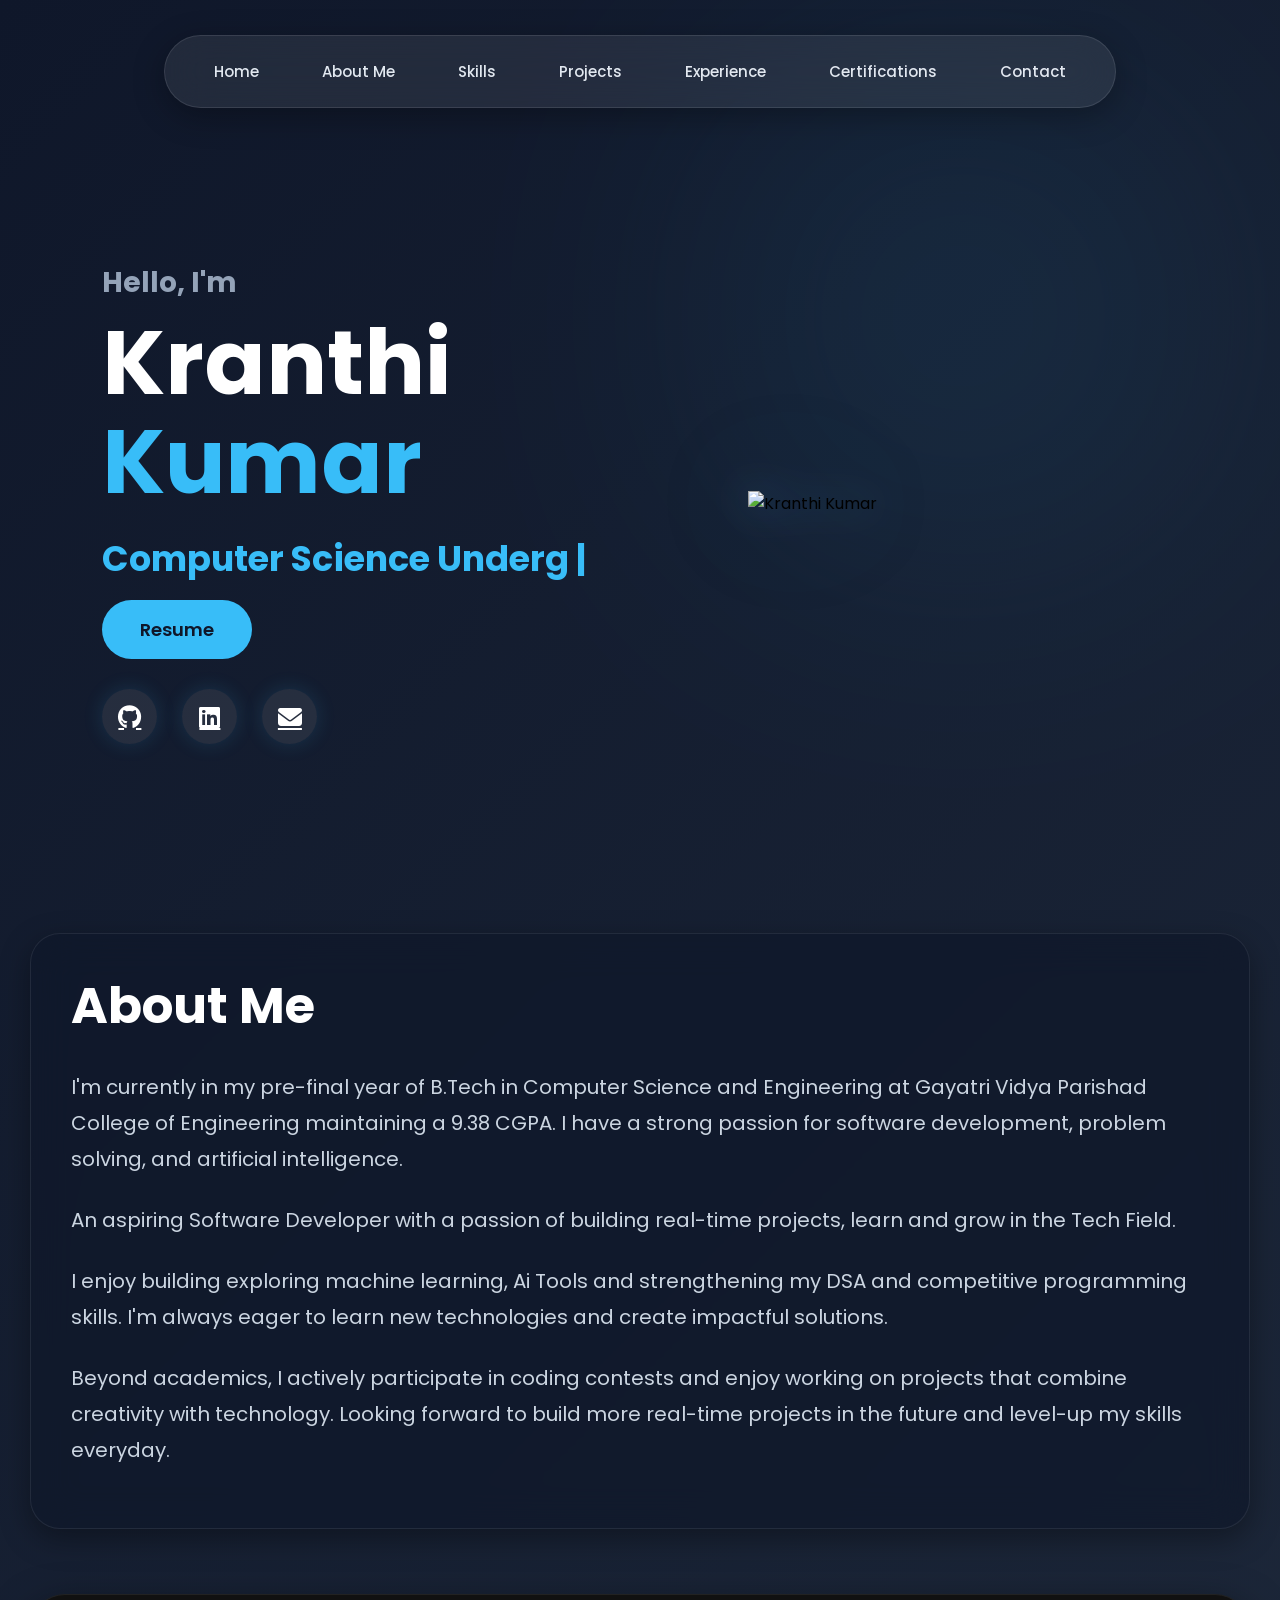
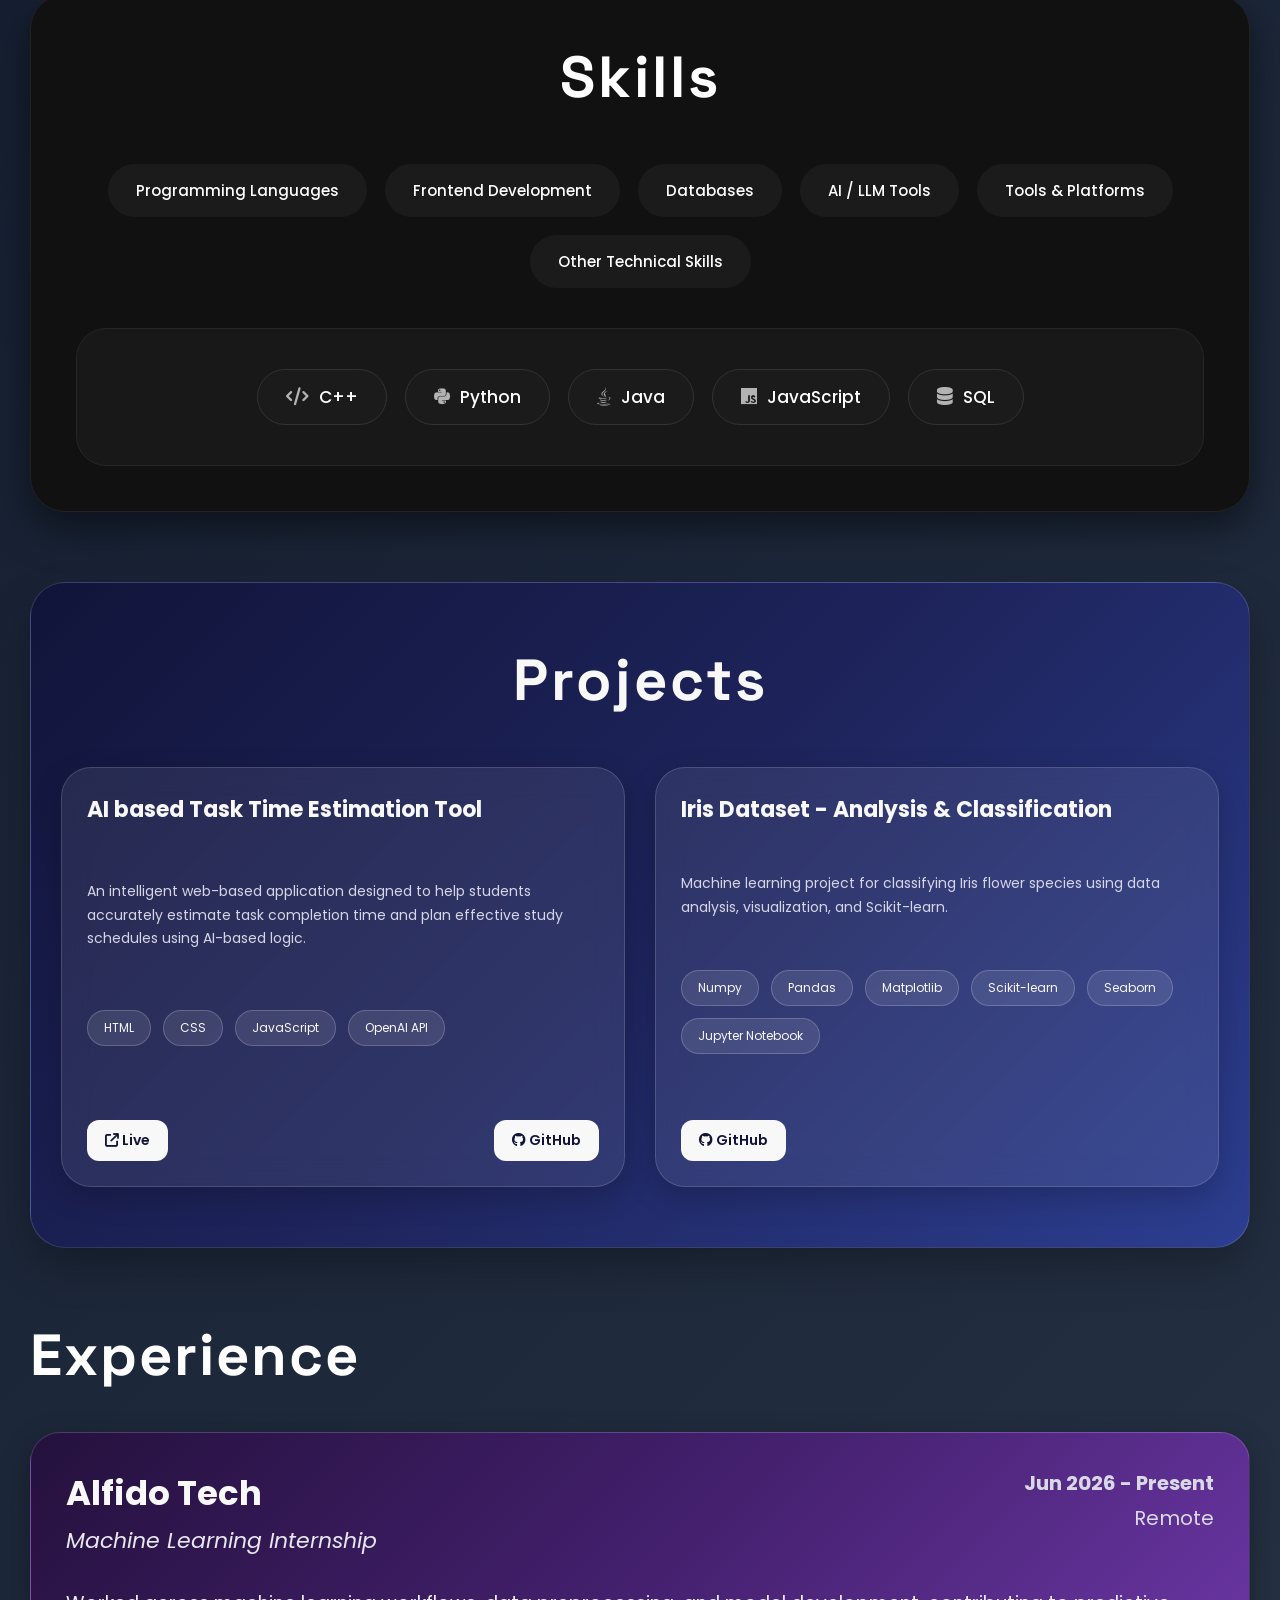
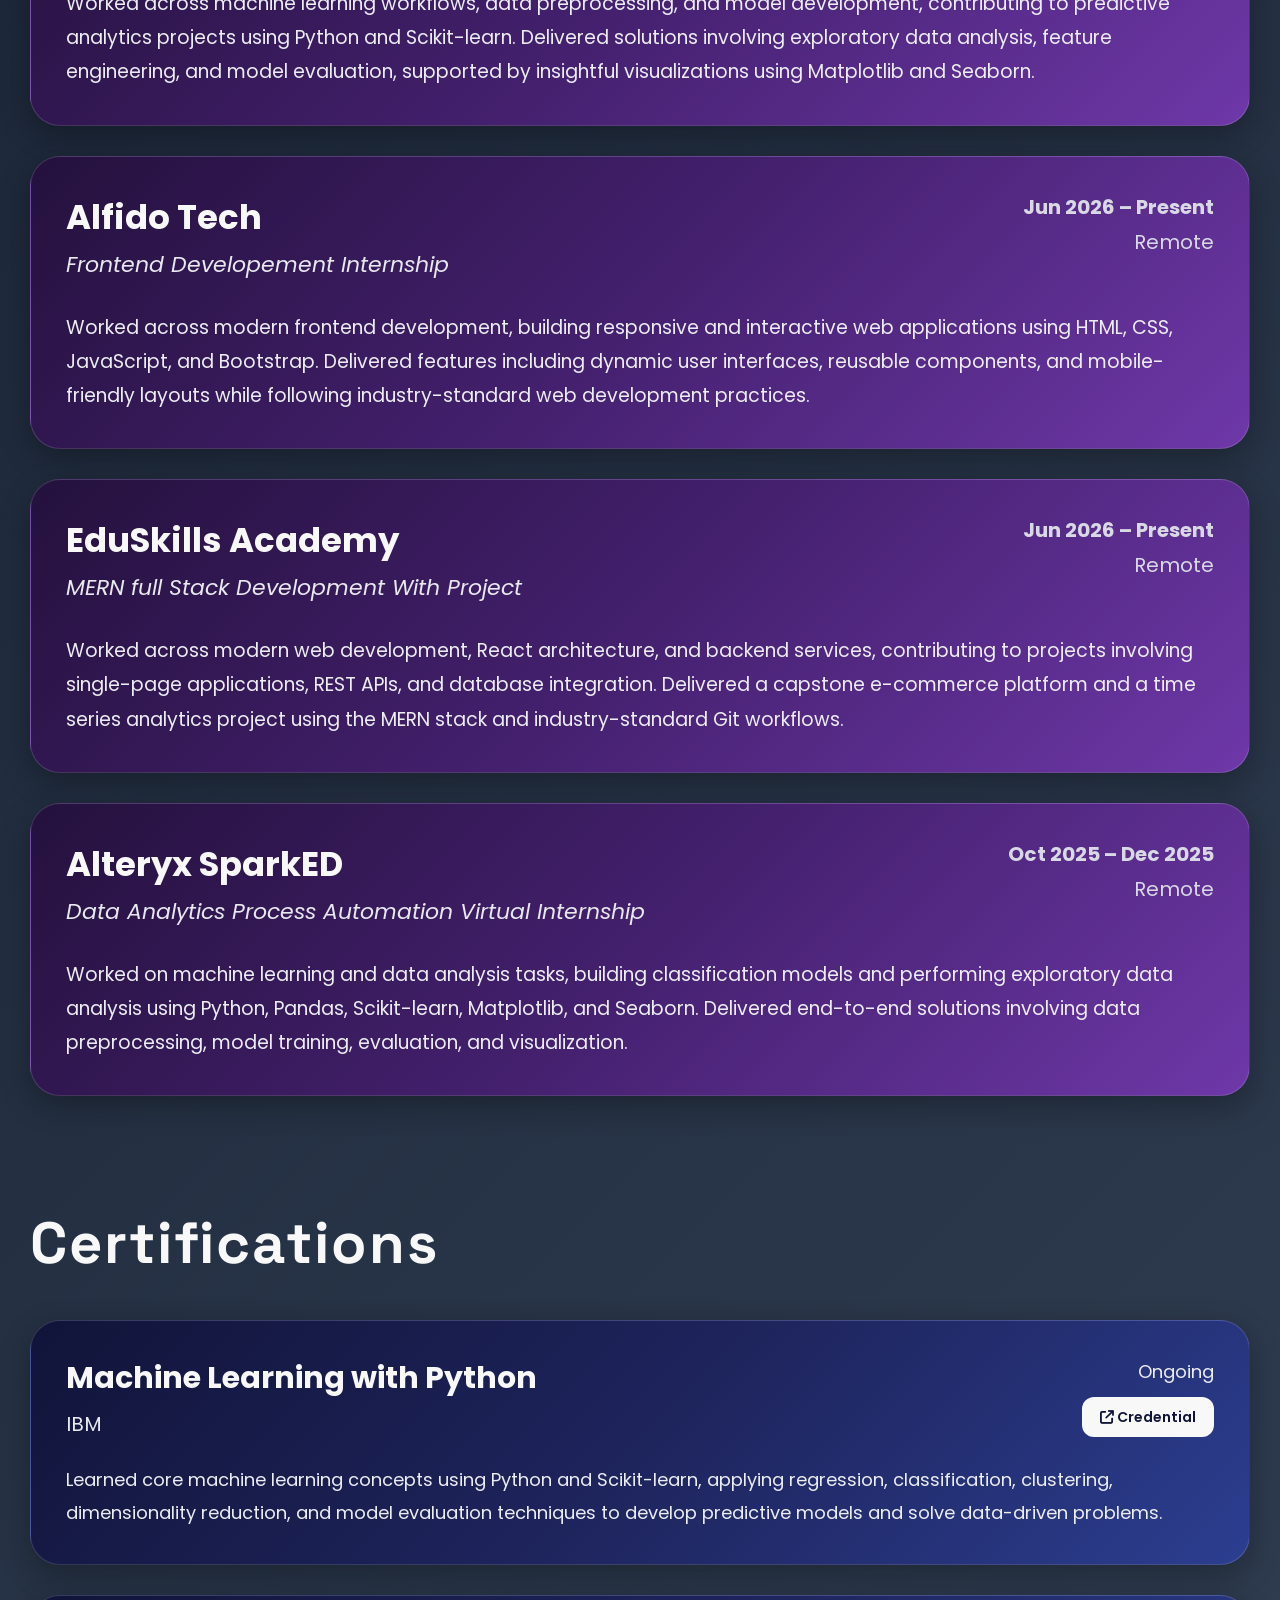
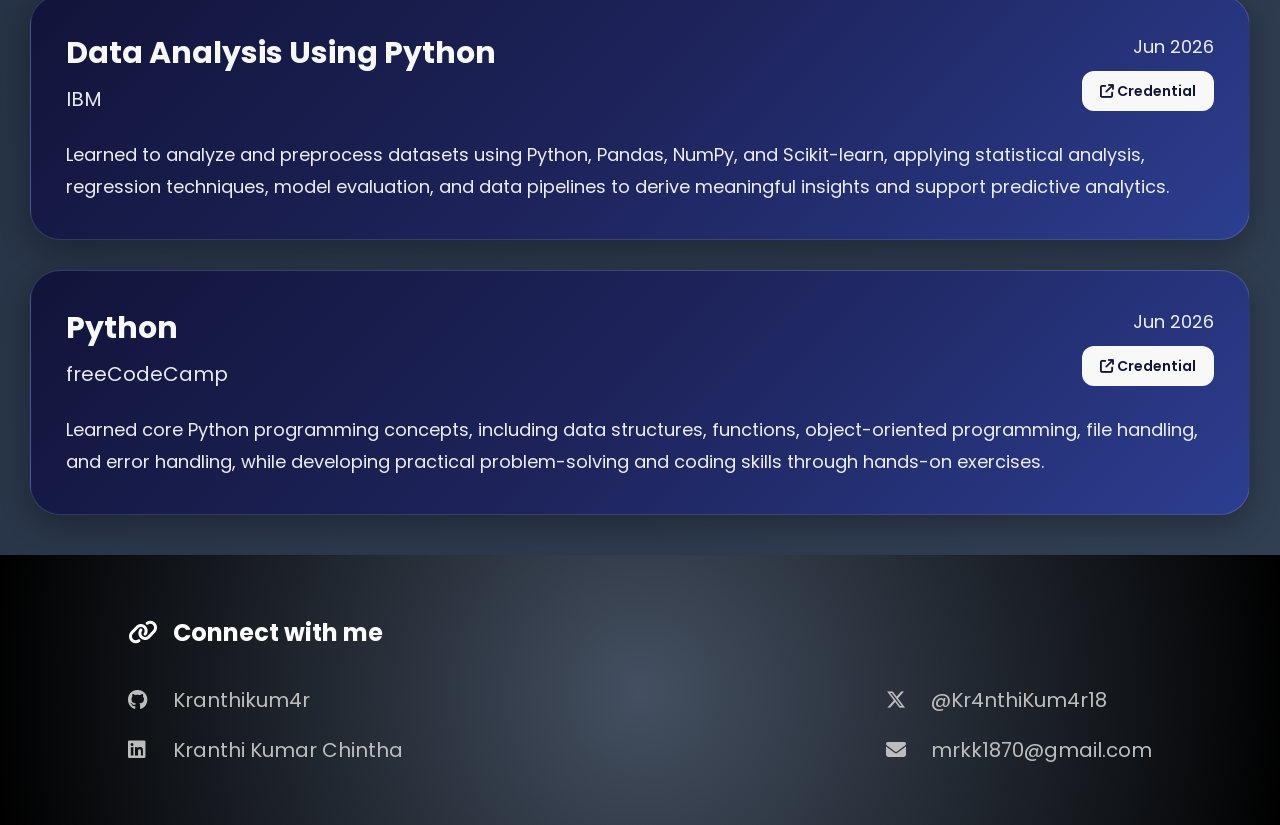
==== index.html @ f6d16fbc "Add files via upload" ====
<!DOCTYPE html>
<html lang="en">
<head>
    <meta charset="UTF-8">
    <meta name="viewport" content="width=device-width, initial-scale=1.0">
    <title>Kranthi Kumar | Portfolio</title>
    <link rel="icon" type="image/png" href="images/icon.jpg">

    <link rel="stylesheet" href="style.css">

    <!-- Google Font -->
    <link rel="preconnect" href="https://fonts.googleapis.com">
    <link rel="preconnect" href="https://fonts.gstatic.com" crossorigin>

    <link href="https://fonts.googleapis.com/css2?family=Poppins:wght@300;400;500;600;700;800&display=swap" rel="stylesheet">
    <link rel="stylesheet" href="https://cdnjs.cloudflare.com/ajax/libs/font-awesome/6.5.1/css/all.min.css">
    <link href="https://fonts.googleapis.com/css2?family=Space+Grotesk:wght@400;500;700&display=swap" rel="stylesheet">
</head>
<body>
    
    <!-- Navbar -->
    <header>
        <nav>
            <a href="#home" class="top-options">Home</a>
            <a href="#about" class="top-options">About Me</a>
            <a href="#skills" class="top-options">Skills</a>
            <a href="#projects" class="top-options">Projects</a>
            <a href="#experience" class="top-options">Experience</a>
            <a href="#certifications" class="top-options">Certifications</a>
            <a href="#contact" class="top-options">Contact</a>
        </nav>
    </header>
    
    
    <!-- Hero Section -->
    <section class="hero" id="home">
        
        <!-- Left Side -->
        <div class="hero-content">
            
            <h3>Hello, I'm</h3>
            
            <h1>
                Kranthi <span>Kumar</span>
            </h1>
            
            <!-- <h2>
                Full Stack Developer
            </h2> -->
            
            <h2>
                <span id="changing-text"></span>
                <span class="cursor">|</span>
            </h2>
            <a href="" target="_blank">
                <button class="btn">Resume</button>
            </a>
            
            <div class="social-icons">
                <a href="https://github.com/Kranthikum4r" target="_blank">
                    <i class="fa-brands fa-github"></i>
                </a>
                
                <a href="https://www.linkedin.com/in/kranthi-kumar-chintha-b00b12322/" target="_blank">
                    <i class="fa-brands fa-linkedin"></i>
                </a>
                
                <a href="mailto:mrkk1870@gmail.com">
                    <i class="fa-solid fa-envelope"></i>
                </a>
            </div>
            
        </div>
        
        <!-- Right Side -->
        <div class="hero-image">
    
            <img src="images/me.png" alt="Kranthi Kumar">
    
        </div>
        <!-- changes made: .hero-image, .hero-image img, added ul in about card, div to paras, .about-card added display:flex -->
        
    </section>
    
    <!-- About Section -->
    
    <section class="about" id="about">
        
        <div class="about-card">
            <!-- <ul type="none">
                <li><h1>&nbsp;&nbsp;&nbsp; About Me</h1></li>
                <li>
                    <div class="hero-image">
                
                        <img src="images/me.png" alt="Kranthi Kumar">
                
                    </div>
                </li>
            </ul> -->
            
            <h1>About Me</h1>
            <!-- <div class="hero-image">
                
                <img src="images/me.png" alt="Kranthi Kumar">
                
            </div> -->
            <p>
                I'm currently in my pre-final year of B.Tech in Computer Science and Engineering 
                at Gayatri Vidya Parishad College of Engineering maintaining a 9.38 CGPA.
                I have a strong passion for software development, problem solving,
                and artificial intelligence.
            </p>
            
            <p>
                An aspiring Software Developer with a passion of building real-time projects, learn and 
                grow in the Tech Field.
            </p>
            
            <p>
                I enjoy building exploring machine learning, Ai Tools
                and strengthening my DSA and competitive programming skills.
                I'm always eager to learn new technologies and create impactful solutions.
            </p>
        
            <p>
                Beyond academics, I actively participate in coding contests and enjoy
                working on projects that combine creativity with technology.
                Looking forward to build more real-time projects in the future and 
                level-up my skills everyday.
            </p>
            
        </div>

    </section>
    
    
    <!-- Skills Section -->
    
    <section class="skills-section" id="skills">

        <div class="skills-card">

            <h1>Skills</h1>
            
            <div class="skill-categories">
                
                <button class="category"
                onclick="showSkills('languages', this)">
                    Programming Languages
                </button>
                
                <button class="category"
                        onclick="showSkills('frontend', this)">
                        Frontend Development
                </button>
    
                <!-- <button class="category"
                        onclick="showSkills('backend', this)">
                        Backend Development
                </button> -->
                
                <button class="category"
                onclick="showSkills('database', this)">
                    Databases
                </button>
                
                <button class="category"
                        onclick="showSkills('ai', this)">
                    AI / LLM Tools
                </button>

                <!-- <button class="category"
                        onclick="showSkills('cloud', this)">
                    Cloud & DevOps
                </button> -->

                <button class="category"
                        onclick="showSkills('tools', this)">
                    Tools & Platforms
                </button>

                <button class="category"
                        onclick="showSkills('other', this)">
                    Other Technical Skills
                </button>
    
            </div>
    
            <div class="skills-display">
                
                <div class="skills-group" id="languages">
                    <span><i class="fa-solid fa-code"></i> C++</span>
                    <span><i class="fa-brands fa-python"></i> Python</span>
                    <span><i class="fa-brands fa-java"></i> Java</span>
                    <span><i class="fa-brands fa-js"></i> JavaScript</span>
                    <span><i class="fa-solid fa-database"></i> SQL</span>
                </div>
    
                <div class="skills-group hidden" id="frontend">
                    <span><i class="fa-brands fa-html5"></i> HTML</span>
                    <span><i class="fa-brands fa-css3-alt"></i> CSS</span>
                    <span><i class="fa-brands fa-js"></i> JavaScript</span>
                    <!-- <span><i class="fa-solid fa-wind"></i> Tailwind CSS</span> -->
                    <!-- <span>Tailwind CSS</span> -->
                </div>
                
                <div class="skills-group hidden" id="backend">
                    <span><i class="fa-brands fa-node-js"></i> Node.js</span>
                    <span><i class="fa-brands fa-react"></i> React.js</span>
                </div>

                <div class="skills-group hidden" id="database">
                    <span><i class="fa-solid fa-database"></i> MySQL</span>
                    <!-- <span><i class="fa-solid fa-server"></i> PostgreSQL</span> -->
                </div>

                <div class="skills-group hidden" id="ai">
                    <span><i class="fa-solid fa-robot"></i> OpenAI API</span>
                    <span><i class="fa-solid fa-brain"></i> Google Gemini API</span>
                    <span><i class="fa-solid fa-lightbulb"></i> Prompt Engineering</span>
                </div>

                <div class="skills-group hidden" id="cloud">
                    <span><i class="fa-brands fa-github"></i> GitHub Actions</span>
                </div>

                <div class="skills-group hidden" id="tools">
                    <span><i class="fa-brands fa-git-alt"></i> Git</span>
                    <span><i class="fa-brands fa-github"></i> GitHub</span>
                    <span><i class="fa-solid fa-code"></i> VS Code</span>
                    <span><i class="fa-solid fa-palette"></i> Canva</span>
                    <span><i class="fa-brands fa-python"></i> Jupyter Notebook</span>
                    <!-- <span><i class="fa-brands fa-figma"></i> Figma</span> -->
                </div>

                <div class="skills-group hidden" id="other">
                    <span><i class="fa-solid fa-puzzle-piece"></i> DSA</span>
                </div>
                
            </div>
            
        </div>
        
    </section>
    

    <!-- Projects Section -->
    <section class="projects-section" id="projects">

        <h1>Projects</h1>

        <div class="projects-container">

            <!-- Project Card -->
            <div class="project-card">

                <h2>AI based Task Time Estimation Tool</h2>

                <p>
                    An intelligent web-based application designed to help students accurately estimate task completion time and plan effective study schedules using AI-based logic.
                </p>

                <div class="project-tech">
                    <span>HTML</span>
                    <span>CSS</span>
                    <span>JavaScript</span>
                    <span>OpenAI API</span>
                </div>

                <div class="project-links">

                    <a href="https://kranthikum4r.github.io/AI-based-Task-Time-Estimation-Tool/" target="_blank">
                        <i class="fa-solid fa-arrow-up-right-from-square"></i>
                        Live
                    </a>

                    <a href="https://github.com/Kranthikum4r/AI-based-Task-Time-Estimation-Tool" target="_blank">
                        <i class="fa-brands fa-github"></i>
                        GitHub
                    </a>

                </div>

            </div>


            <div class="project-card">

                <h2>Iris Dataset - Analysis & Classification</h2>

                <p>
                    Machine learning project for classifying Iris flower species using data analysis, visualization, and Scikit-learn.
                </p>

                <div class="project-tech">
                    <span>Numpy</span>
                    <span>Pandas</span>
                    <span>Matplotlib</span>
                    <span>Scikit-learn</span>
                    <span>Seaborn</span>
                    <span>Jupyter Notebook</span>
                </div>

                <div class="project-links">

                    <!-- <a href="#" target="_blank">
                        <i class="fa-solid fa-arrow-up-right-from-square"></i>
                        Live
                    </a> -->

                    <a href="https://github.com/Kranthikum4r/Iris-dataset-analysis---classification" target="_blank">
                        <i class="fa-brands fa-github"></i>
                        GitHub
                    </a>

                </div>

            </div>

    </section>
    


    <!-- EXPERIENCE Section -->
    <section class="experience-section" id="experience">
        
        <h1>Experience</h1>
        
        <!-- card 1 -->
        <div class="experience-card">
            
            <div class="experience-header">

                <div class="experience-left">
                    <h2>Alfido Tech</h2>
                    <h3>Machine Learning Internship</h3>
                </div>

                <div class="experience-right">
                    <h3>Jun 2026 - Present</h3>
                    <p>Remote</p>
                </div>

            </div>

            <p class="experience-description">
                Worked across machine learning workflows, data preprocessing, and model development, contributing to predictive analytics projects using Python and Scikit-learn. Delivered solutions involving exploratory data analysis, feature engineering, and model evaluation, supported by insightful visualizations using Matplotlib and Seaborn.
            </p>

        </div>

        <!-- card 2 -->
        <div class="experience-card">
            
            <div class="experience-header">

                <div class="experience-left">
                    <h2>Alfido Tech</h2>
                    <h3>Frontend Developement Internship</h3>
                </div>

                <div class="experience-right">
                    <h3>Jun 2026 – Present</h3>
                    <p>Remote</p>
                </div>

            </div>

            <p class="experience-description">
                Worked across modern frontend development, building responsive and interactive web applications using HTML, CSS, JavaScript, and Bootstrap. Delivered features including dynamic user interfaces, reusable components, and mobile-friendly layouts while following industry-standard web development practices.
            </p>

        </div>


        <!-- card 3 -->
        <div class="experience-card">

            <div class="experience-header">

                <div class="experience-left">
                    <h2>EduSkills Academy</h2>
                    <h3>MERN full Stack Development With Project</h3>
                </div>

                <div class="experience-right">
                    <h3>Jun 2026 – Present</h3>
                    <p>Remote</p>
                </div>

            </div>

            <p class="experience-description">
                Worked across modern web development, React architecture, and backend services, contributing to projects involving single-page applications, REST APIs, and database integration. Delivered a capstone e-commerce platform and a time series analytics project using the MERN stack and industry-standard Git workflows.
            </p>
            
        </div>
        
        <!-- card 4 -->
        <div class="experience-card">
            
            <div class="experience-header">
                
                <div class="experience-left">
                    <h2>Alteryx SparkED</h2>
                    <h3>Data Analytics Process Automation Virtual Internship</h3>
                </div>

                <div class="experience-right">
                    <h3>Oct 2025 – Dec 2025</h3>
                    <p>Remote</p>
                </div>

            </div>

            <p class="experience-description">
                Worked on machine learning and data analysis tasks, building classification models and performing exploratory data analysis using Python, Pandas, Scikit-learn, Matplotlib, and Seaborn. Delivered end-to-end solutions involving data preprocessing, model training, evaluation, and visualization.
            </p>

        </div>
        

    </section>



    <!--------- Certifications Section --------->
    <section class="certifications-section" id="certifications">
        
        <h1>Certifications</h1>

        <div class="certifications-container">
            
            <!-- Card 1 -->
            <div class="certificate-card">
                
                <div class="certificate-top">
    
                    <div class="certificate-left">
                        <h2>Machine Learning with Python</h2>
                        <h3>IBM</h3>
                    </div>
    
                    <div class="certificate-right">
                        <p>Ongoing</p>
                        
                        <a href="https://www.credly.com/badges/d56d4fc5-4f73-483c-a37a-caabca888f08/linked_in_profile" target="_blank">
                            <i class="fa-solid fa-arrow-up-right-from-square"></i>
                            Credential
                        </a>
                    </div>
    
                </div>
    
                <p>
                    Learned core machine learning concepts using Python and Scikit-learn, applying regression, classification, clustering, dimensionality reduction, and model evaluation techniques to develop predictive models and solve data-driven problems.
                </p>

            </div>
            
            
            
            <!-- Card 2 -->
            <div class="certificate-card">

                <div class="certificate-top">

                    <div class="certificate-left">
                        <h2>Data Analysis Using Python</h2>
                        <h3>IBM</h3>
                    </div>
                    
                    <div class="certificate-right">
                        <p>Jun 2026</p>

                        <a href="https://www.credly.com/badges/d56d4fc5-4f73-483c-a37a-caabca888f08/linked_in_profile" target="_blank">
                            <i class="fa-solid fa-arrow-up-right-from-square"></i>
                            Credential
                        </a>
                    </div>

                </div>

                <p>
                    Learned to analyze and preprocess datasets using Python, Pandas, NumPy, and Scikit-learn, applying statistical analysis, regression techniques, model evaluation, and data pipelines to derive meaningful insights and support predictive analytics.
                </p>
                
            </div>
            
            
            <!-- Card 3 -->
            <div class="certificate-card">

                <div class="certificate-top">

                    <div class="certificate-left">
                        <h2>Python</h2>
                        <h3>freeCodeCamp</h3>
                    </div>
                    
                    <div class="certificate-right">
                        <p>Jun 2026</p>
                        
                        <a href="https://www.freecodecamp.org/certification/fcc-a72cf477-64b5-4d15-adff-33b02c7f9df4/python-v9" target="_blank">
                            <i class="fa-solid fa-arrow-up-right-from-square"></i>
                            Credential
                        </a>
                    </div>
                    
                </div>
                
                <p>
                    Learned core Python programming concepts, including data structures, functions, object-oriented programming, file handling, and error handling, while developing practical problem-solving and coding skills through hands-on exercises.
                </p>
                
            </div>
            
        </div>

    </section>


    <!-- Contact Section -->
    
    <footer id="contact">
        <div class="footer-container">
            
            <div class="footer-left">

                <h2>
                    <i class="fa-solid fa-link"></i>
                    Connect with me
                </h2>

                <a href="https://github.com/Kranthikum4r" target="_blank">
                    <i class="fa-brands fa-github"></i>
                    Kranthikum4r
                </a>
            
                <!-- <a href="https://yourblog.com">
                    <i class="fa-solid fa-link"></i>
                    Blog
                </a> -->
                
                <a href="https://www.linkedin.com/in/kranthi-kumar-chintha-b00b12322/" target="_blank">
                    <i class="fa-brands fa-linkedin"></i>
                    Kranthi Kumar Chintha
                </a>
                
            </div>
            
            <div class="footer-right">
                <br/>
                <br/>

                <a href="https://x.com/Kr4nthiKum4r18/" target="_blank">
                    <i class="fa-brands fa-x-twitter"></i>
                    @Kr4nthiKum4r18
                </a>

                <a href="mailto:mrkk1870@gmail.com">
                    <i class="fa-solid fa-envelope"></i>
                    mrkk1870@gmail.com
                </a>

            </div>

        </div>
    </footer>
    <script src="script.js"></script>
</body>
</html>
---- style.css ----
html{
    scroll-behavior:smooth;
}

*{
    margin:0;
    padding:0;
    box-sizing:border-box;
    font-family:'Poppins',sans-serif;
}

body{
    min-height:100vh;

    background:linear-gradient(
        135deg,
        #0f172a,
        #1e293b,
        #334155
    );
    overflow-x: hidden;
    /* overflow-y: hidden; */
    
}


/* NAVBAR */

header{
    position: sticky;
    top: 10px;
    z-index: 1;
    display:flex;
    justify-content:center;

    padding-top:25px;
}

section,
footer{
    scroll-margin-top: 100px;
}

nav{
    display:flex;
    gap:15px;

    padding:12px 25px;

    background:rgba(255,255,255,.08);

    border:1px solid rgba(255,255,255,.1);

    backdrop-filter:blur(20px);

    border-radius:50px;

    box-shadow:
    0 8px 32px rgba(0,0,0,.3);
}

.top-options{
    text-decoration:none;

    color:#e2e8f0;

    padding:12px 24px;

    border-radius:30px;

    font-size:15px;
    font-weight:500;

    transition:.4s;
}

.top-options:hover{

    background:#38bdf8;

    color:#0f172a;

    transform:translateY(-3px);

    box-shadow:
    0 5px 20px rgba(56,189,248,.5);
}



/* HERO SECTION */

.hero{
    scroll-margin-top: 100px;

    height:90vh;

    display:flex;

    justify-content:space-between;

    align-items:center;

    padding:0 8%;
}



/* LEFT SIDE */

.hero-content{

    width:50%;

    color:white;
}

.hero-content h3{

    color:#94a3b8;

    font-size:28px;

    margin-bottom:10px;
}

.hero-content h1{

    font-size:90px;

    line-height:1.1;

    margin-bottom:15px;
}

.hero-content span{

    color:#38bdf8;
}

.hero-content h2{
    color:#38bdf8;
    font-size:45px;
    margin-bottom:15px;
}
.hero-content h2{
    color:#38bdf8;
    font-size:35px;
    margin-top:20px;
    min-height:50px;
}

.cursor{
    color:#38bdf8;
    animation: blink 0.8s infinite;
}

@keyframes blink{
    50%{
        opacity:0;
    }
}

.hero-content p{
    color:#cbd5e1;
    font-size:20px;
    line-height:1.8;
}

/* BUTTON */

.btn{

    border:none;

    outline:none;

    padding:16px 38px;

    border-radius:40px;

    background:#38bdf8;

    color:#0f172a;

    font-size:18px;

    font-weight:600;

    cursor:pointer;

    transition:.4s;
}

.btn:hover{

    transform:translateY(-5px);

    box-shadow:
    0 0 35px rgba(56,189,248,.6);
}

/* RIGHT SIDE */
.hero-image{
    width:40%;

    display:flex;
    justify-content:center;
    align-items:flex-end;

    position:relative;
}

.hero-image img{
    /* width:350px; */
    width:550px;
    /* 550 px */
    height:auto;
    
    object-fit:contain;

    filter:
        drop-shadow(0 0 20px rgba(56,189,248,.4))
        drop-shadow(0 0 60px rgba(56,189,248,.25));

    transition:0.5s ease;
}
.hero-image::before{
    content:"";

    position:absolute;

    width:400px;
    height:400px;

    background:#38bdf8;

    border-radius:50%;

    filter:blur(150px);

    opacity:0.15;

    z-index:-1;
}
.hero-image img:hover{
    transform:scale(1.03);
}
.hero-content h1{
    font-size:90px;
    line-height:1.1;
    margin-bottom:15px;
}

.hero-content span{
    color:#38bdf8;
}

/* ABOUT SECTION */

.about{
    display:flex;
    justify-content:center;
    align-items:center;
    /* padding:40px 8%; */
    
    /* padding:20px 8%; */
    padding:25px 30px;
}

.about-card{
    /* display: flex; */

    width:100%;

    padding:35px 40px;

    border-radius:30px;

    background:rgba(15,23,42,.7);

    border:1px solid rgba(255,255,255,.08);

    backdrop-filter:blur(20px);

    box-shadow:
    0 10px 30px rgba(0,0,0,.35);

    transition:.4s ease;

    color:white;
}

.about-card:hover{
    
    transform:translateY(-5px);
    
    box-shadow:
    0 15px 40px rgba(56,189,248,.15);
}

.about-card h1{

    font-size:50px;

    margin-bottom:25px;

    color:white;
}

.about-card p{

    font-size:20px;

    line-height:1.8;
    
    color:#cbd5e1;

    margin-bottom:25px;
}


/* SKILLS SECTION */

.skills-section{
    padding:40px 30px;
    scroll-margin-top:100px;
}

.skills-card{
    
    width:100%;
    
    padding:45px;
    
    border-radius:35px;

    background:#111111;
    
    border:1px solid #222;
    
    box-shadow:
    0 15px 40px rgba(0,0,0,.5);

    transition:.4s;
}

.skills-card:hover{
    
    transform:translateY(-5px);
    
    box-shadow:
    0 15px 40px rgba(191,148,228,.25);
}

.skills-card h1{

    font-size:50px;
    
    color:white;

    margin-bottom:35px;
}

.skill-categories{
    
    display:flex;

    justify-content:center;
    
    flex-wrap:wrap;
    
    gap:18px;
    
    margin-bottom:40px;
}

.category{
    
    padding:13px 26px;
    
    border-radius:35px;

    border:2px solid transparent;
    
    background:#1b1b1b;
    
    color:white;
    
    font-size:15px;
    
    font-weight:500;
    
    cursor:pointer;
    
    transition:.3s ease;
}


.category.active{
    
    background:#2b2b2b;
    
    border:2px solid #5a5a5a;

    color:white;
}


.category:hover,
.category.active{
    
    background:rgba(205,180,219,.12);
    
    border:2px solid #9d7bb0;

    color:#ffffff;
    
    box-shadow:none;
    
    transform:translateY(-2px);
}

.category:hover{

    background:#242424;
    
    border:2px solid #444;

    transform:translateY(-2px);

    box-shadow:none;
}

.category.active{
    background:#2b223d;
    border:2px solid #b28ad1;
    color:#fff;
}

.skills-display{
    
    padding:40px;

    border-radius:30px;

    background:#181818;
    
    border:1px solid #262626;
    
    min-height:130px;

    display:flex;

    justify-content:center;

    align-items:center;
}

.skills-group{
    
    display:flex;
    
    justify-content:center;
    
    flex-wrap:wrap;
    
    gap:18px;
}

.skills-group span{
    display: flex;
    align-items: center;
    gap: 10px;

    padding: 14px 28px;
    border-radius: 50px;

    background: #1b1b1b;
    border: 1px solid #333;

    color: white;

    font-size: 17px;
    font-weight: 500;
    
    transition: .3s;
}

.skills-group span i{
    color: #b3b3b3;
    font-size: 18px;
}

.skills-group span:hover i{
    color: white;
}

.hidden{
    display:none;
}

.skills-group span:hover{
    
    background:#303030;
    
    border:1px solid #5c5c5c;

    transform:translateY(-3px);
    
    color:white;
}

.skills-card h1{
    
    text-align:center;
    
    font-size:58px;

    font-family:'Space Grotesk', sans-serif;
    
    letter-spacing:3px;
    
    color:white;
    
    margin-bottom:50px;
    
    font-weight:700;
}

/* PROJECTS SECTION */

.projects-section{
    margin:30px;
    padding:60px 30px;

    border-radius:35px;

    background:linear-gradient(
        135deg,
        #111439 0%,
        #1E245C 50%,
        #2C3E90 100%
    );

    border:1px solid rgba(248,248,249,.15);

    box-shadow:
        0 20px 40px rgba(0,0,0,.25);
}

.projects-section h1{
    text-align:center;
    font-size:58px;
    font-family:'Space Grotesk',sans-serif;
    letter-spacing:3px;
    color:#F8F8F9;
    margin-bottom:50px;
}

.projects-container{
    display:grid;
    grid-template-columns:repeat(2,1fr);
    gap:30px;
}


.project-card{
    background:rgba(248,248,249,.08);

    border:1px solid rgba(248,248,249,.15);

    backdrop-filter:blur(15px);

    border-radius:30px;

    min-height:420px;

    padding:25px;

    display:flex;
    flex-direction:column;
    justify-content:space-between;

    transition:.4s ease;

    box-shadow:
        0 10px 30px rgba(0,0,0,.2);
}

.project-card:hover{
    transform:translateY(-8px);

    background:rgba(248,248,249,.12);

    border-color:#F8F8F9;

    box-shadow:
        0 15px 40px rgba(17,20,57,.5);
}

.project-card h2{
    color:#F8F8F9;
    font-size:22px;
    margin-bottom:15px;
}


.project-card p{
    color:#d6d6e7;
    line-height:1.7;
    font-size:14px;
    margin-bottom:20px;
}
/*  */
.project-tech{

    display:flex;

    flex-wrap:wrap;

    gap:12px;

    margin-bottom:35px;
}

.project-tech span{
    padding:8px 16px;

    background:rgba(248,248,249,.1);

    border:1px solid rgba(248,248,249,.2);

    border-radius:50px;

    color:#F8F8F9;

    font-size:12px;

    transition:.3s;
}

.project-tech span:hover{
    background:#F8F8F9;
    color:#111439;
}

.project-links{

    display:flex;

    justify-content:space-between;
}

.project-links a{
    text-decoration:none;

    background:#F8F8F9;

    color:#111439;

    padding:10px 18px;

    border-radius:12px;

    font-size:14px;

    font-weight:600;

    transition:.3s;
}

.project-links a:hover{
    background:#dfe2ff;

    transform:translateY(-3px);
}




/* EXPERIENCE SECTION */

.experience-section{
    padding:40px 30px;
}

.experience-section h1{
    font-size:58px;
    color:white;
    font-family:'Space Grotesk',sans-serif;
    margin-bottom:40px;
    letter-spacing:2px;
}

.experience-card{
    margin-bottom:30px; 

    background:linear-gradient(
        135deg,
        #2A1247,
        #4B1D7A,
        #6B2FA6
    );
        background:linear-gradient(
        135deg,
        #24113D 0%,
        #44206E 50%,
        #6E38A8 100%
    );

    border:1px solid rgba(248,248,249,.15);

    border-radius:30px;

    padding:35px;

    color:#F8F8F9;

    transition:.4s ease;

    box-shadow:
        0 10px 30px rgba(0,0,0,.3);
}

.experience-card:hover{

    transform:translateY(-5px);

    box-shadow:
        0 15px 40px rgba(107,47,166,.4);
}

.experience-header{

    display:flex;

    justify-content:space-between;

    align-items:flex-start;

    margin-bottom:30px;
}

.experience-left h2{
    font-size:34px;
    color:#F8F8F9;
    margin-bottom:5px;
}

.experience-left h3{
    color:#E8E8EF;
    font-size:22px;
    font-style:italic;
    font-weight:400;
}

.experience-right{
    color:#F8F8F9;
    font-size:20px;
    text-align: right;
}

.experience-right h3{
    color:#D9D9E5;
    font-size:20px;
}

.experience-right p{
    color:#D9D9E5;
    margin-top:5px;
}

.experience-description{
    font-size:19px;
    color:#ECECF3;
    line-height:1.8;
}



/* CERTIFICATIONS SECTION */

.certifications-section{
    padding:40px 30px;
}

.certifications-section h1{
    font-size:58px;
    font-family:'Space Grotesk',sans-serif;
    letter-spacing:2px;
    color:#F8F8F9;
    margin-bottom:40px;
}

.certifications-container{
    display:flex;
    flex-direction:column;
    gap:30px;
}

/* Card */

.certificate-card{

    background:linear-gradient(
        135deg,
        #24113D 0%,
        #44206E 50%,
        #6E38A8 100%
    );
    background:linear-gradient(
        135deg,
        #111439 0%,
        #1E245C 50%,
        #2C3E90 100%
    );

    border:1px solid rgba(248,248,249,.15);

    border-radius:30px;

    padding:35px;

    color:#F8F8F9;

    transition:.4s ease;

    box-shadow:
        0 10px 30px rgba(0,0,0,.3);
    /* margin-bottom:25px; */
}

.certificate-card:hover{

    transform:translateY(-5px);

    box-shadow:
        0 15px 40px rgba(107,47,166,.4);
}

.certificate-top{

    display:flex;

    justify-content:space-between;

    align-items:flex-start;

    margin-bottom:25px;
}

.certificate-left h2{
    font-size:30px;
    margin-bottom:8px;
}

.certificate-left h3{
    font-size:20px;
    font-weight:400;
    color:#E8E8EF;
}

.certificate-right{
    text-align:right;
}

.certificate-right p{
    color:#D9D9E5;
    margin-bottom:15px;
}

/* Credential button */

.certificate-right a{

    text-decoration:none;

    background:#F8F8F9;

    color:#111439;

    padding:10px 18px;

    border-radius:12px;

    font-size:14px;

    font-weight:600;

    transition:.3s;
}

.certificate-right a:hover{

    background:#e5e5f0;

    transform:translateY(-3px);
}

.certificate-card p{

    font-size:18px;

    line-height:1.8;

    color:#ECECF3;
}




/* CONTACT SECTION */

.social-icons{
    display:flex;
    gap:25px;
    
    margin-top:30px;
}

.social-icons a{
    width:55px;
    height:55px;
    
    display:flex;
    justify-content:center;
    align-items:center;

    border-radius:50%;
    
    background:rgba(255,255,255,.08);
    
    color: white;

    font-size:24px;

    transition:.4s;

    box-shadow:
    0 0 20px rgba(56,189,248,.15);
}

.social-icons a:hover{

    transform:translateY(-5px);

    /* background:#38bdf8; */

    /* color:#0f172a; */

    box-shadow:
    0 0 30px rgba(56,189,248,.6);
}




















footer{
    min-height:250px;

    background:
    radial-gradient(
        circle,
        rgba(255,255,255,.1),
        #000
    );

    display:flex;
    justify-content:center;
    align-items:center;

    padding:60px 10%;
}

.footer-container{
    width:100%;

    display:flex;
    justify-content:space-between;

    color:#d1d5db;
}

.footer-left,
.footer-right{
    display:flex;
    flex-direction:column;
    gap:20px;
}

.footer-left h2{
    color:white;
    margin-bottom:15px;
}

.footer-left a,
.footer-right a{

    text-decoration:none;

    color:#bdbdbd;

    font-size:20px;

    transition:.3s;
}

.footer-left a:hover,
.footer-right a:hover{

    /* color:#38bdf8; */

    transform:translateX(10px);
}

.footer-left i,
.footer-right i{

    margin-right:15px;

    width:25px;
}
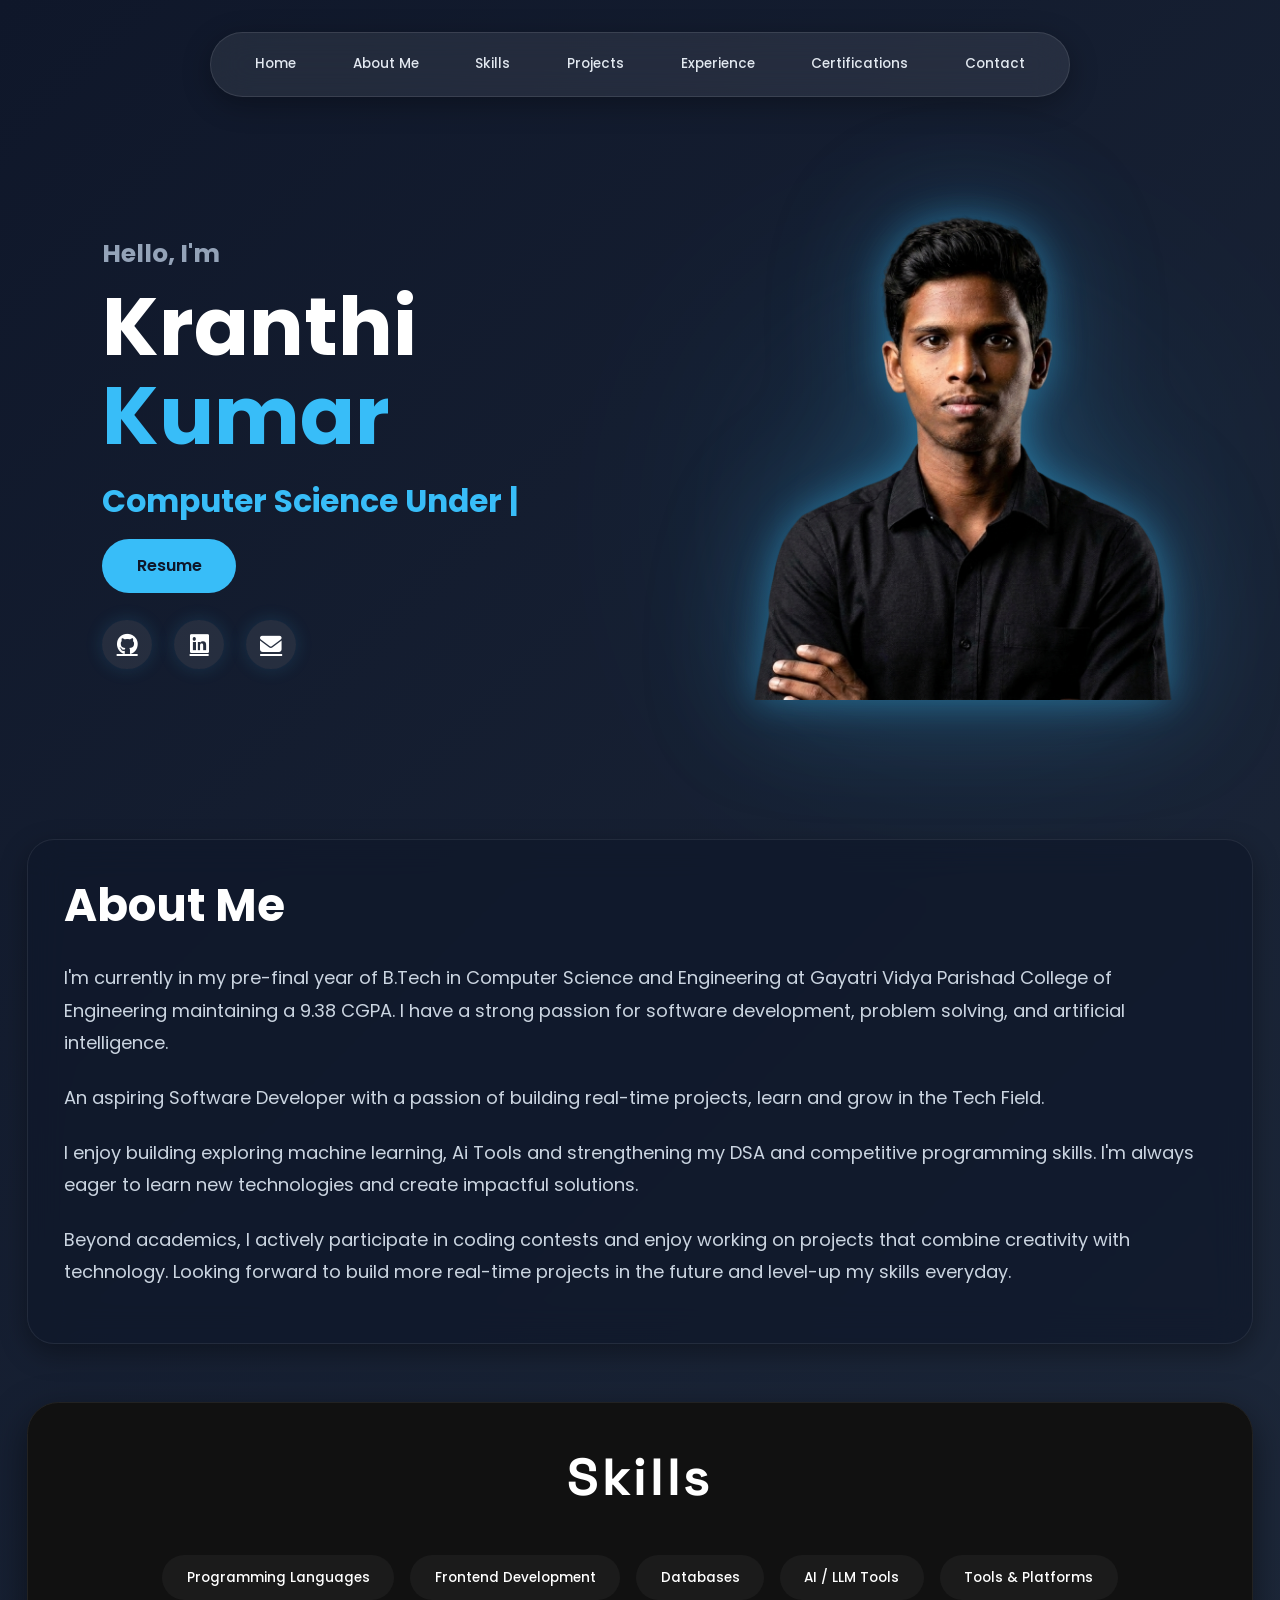
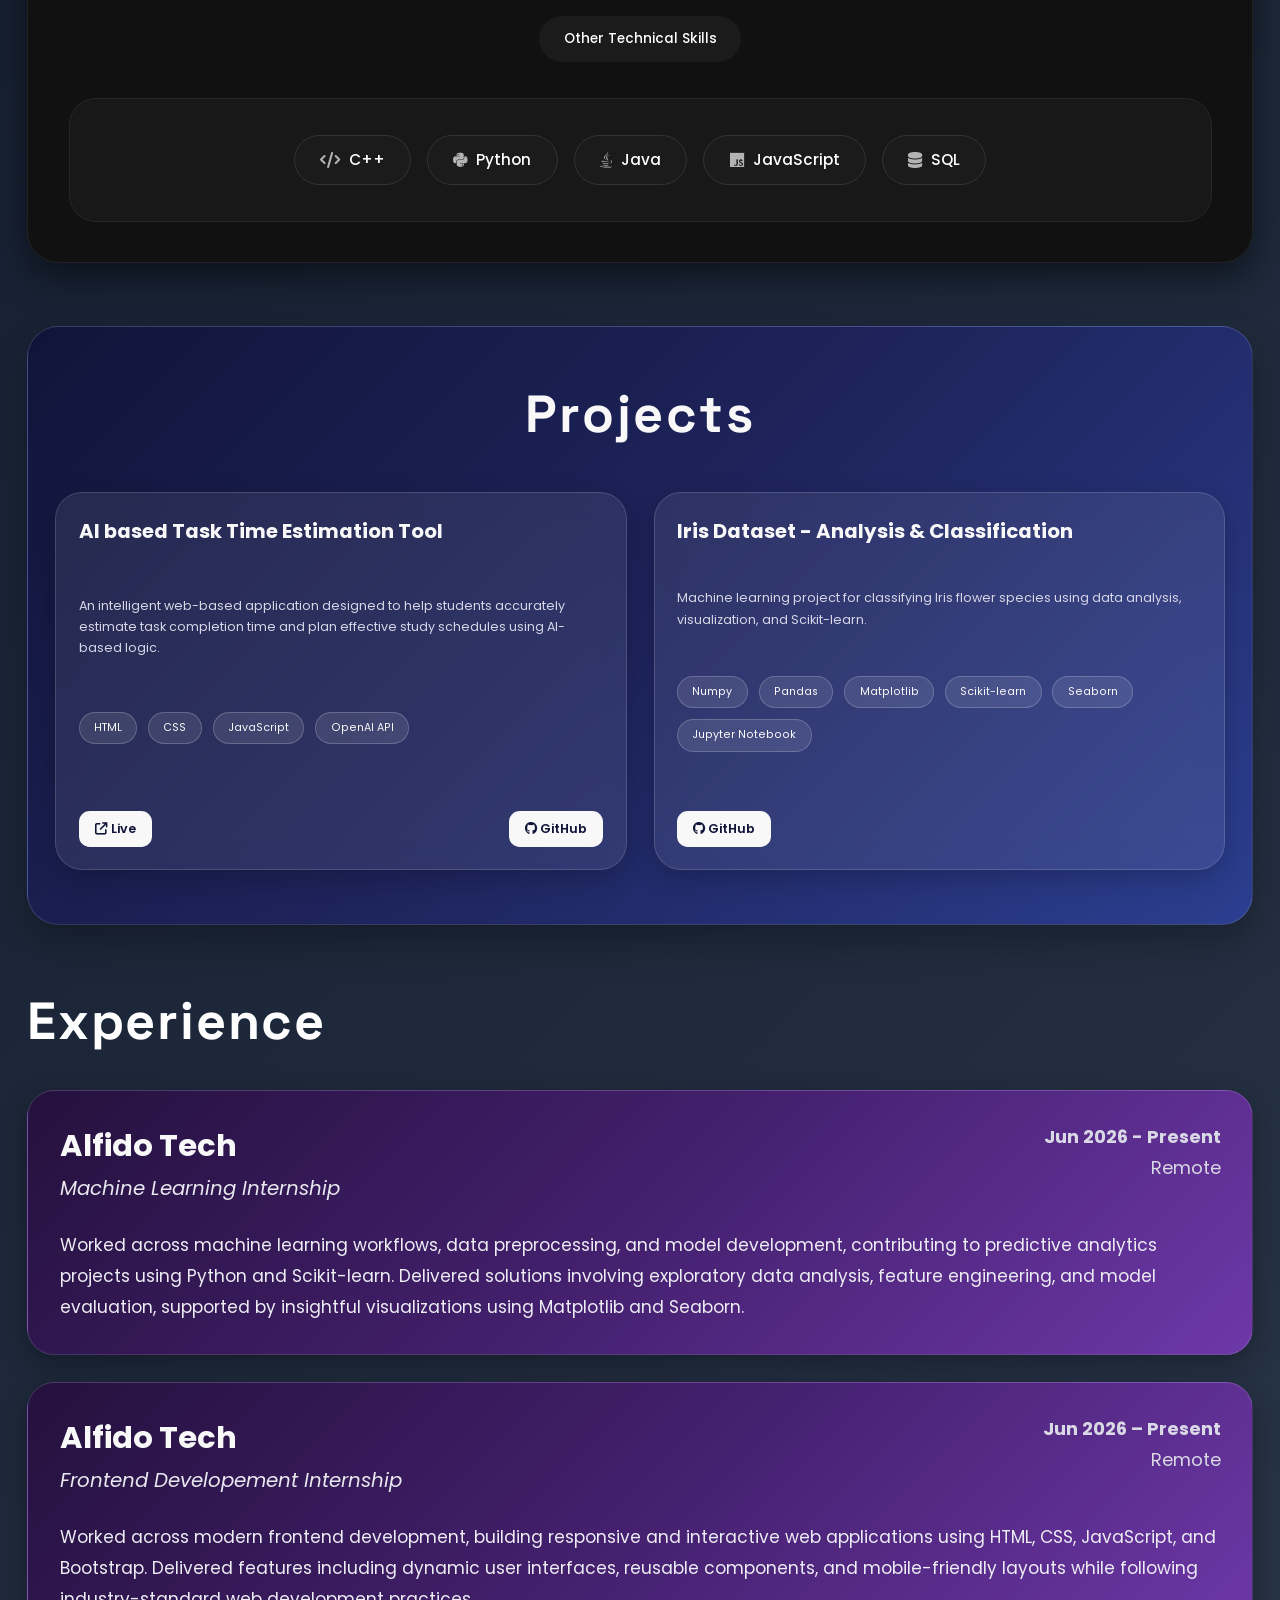
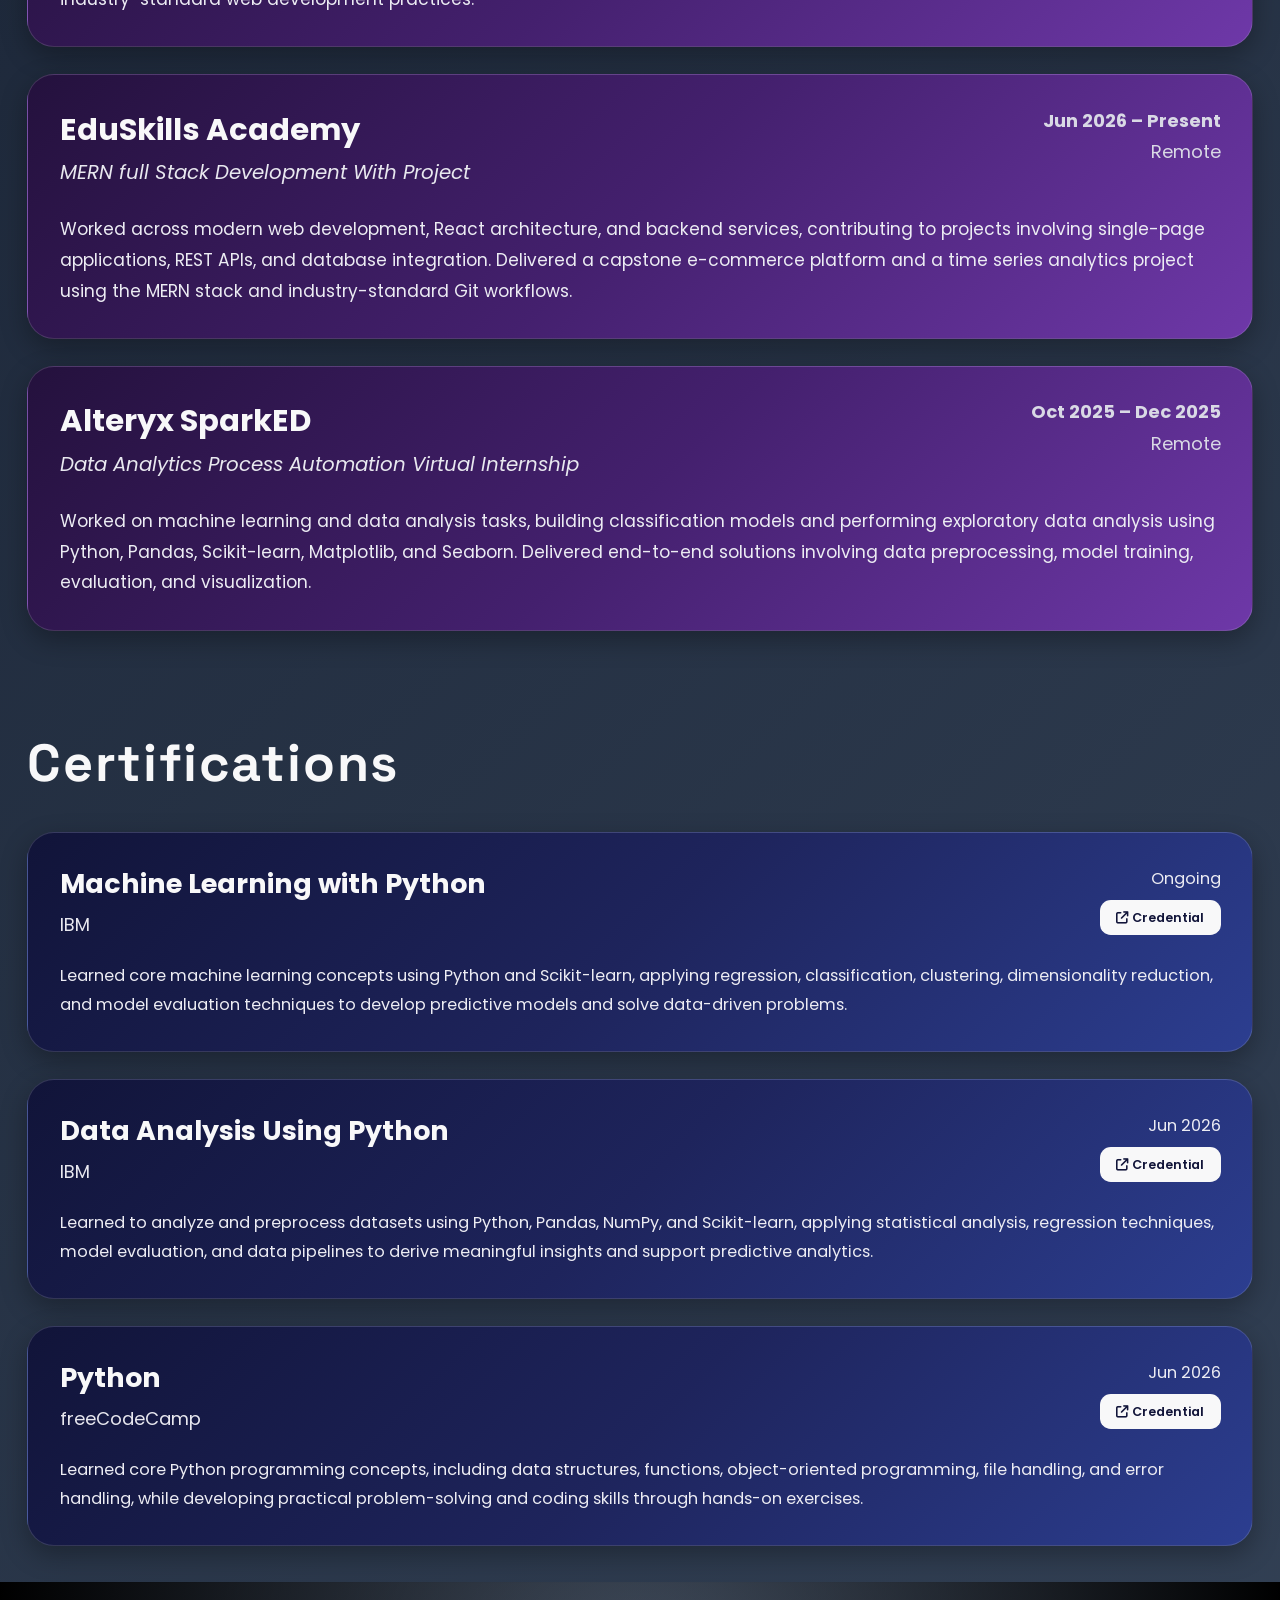
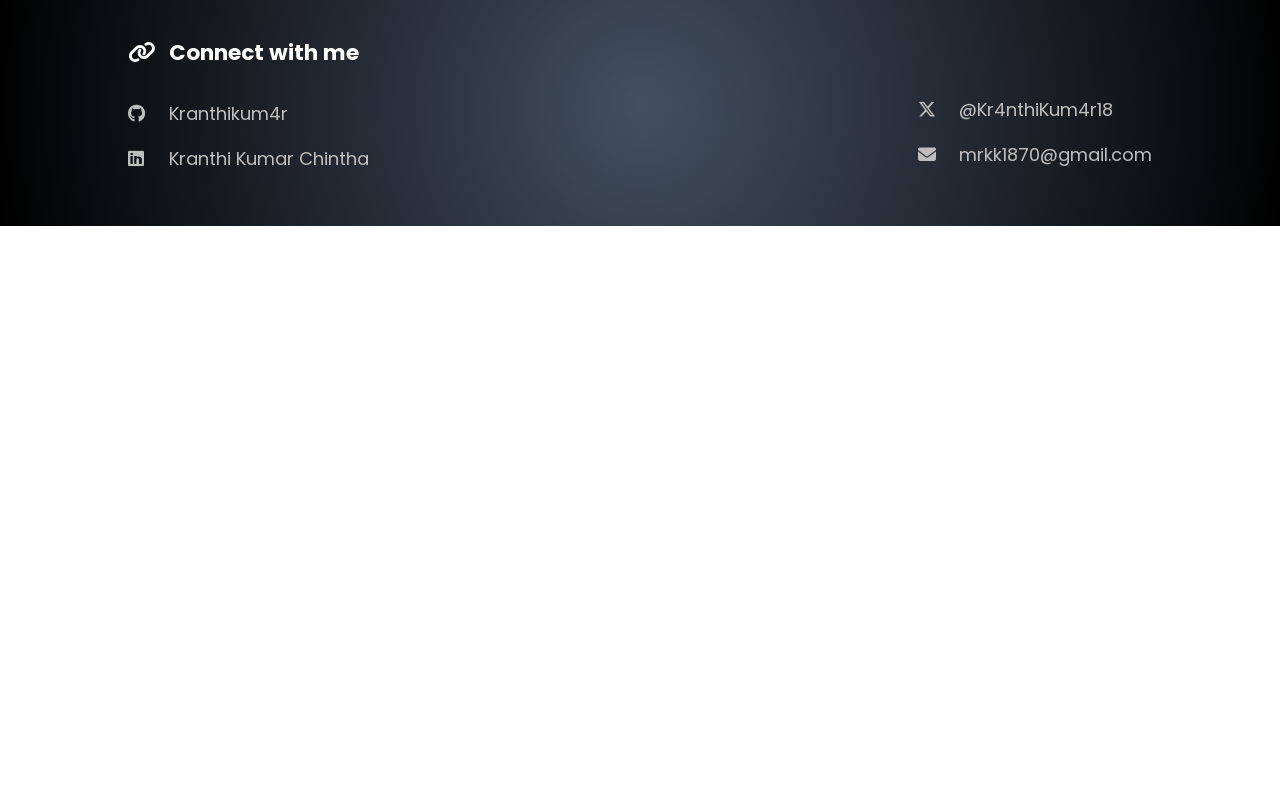
==== commit a1f79e88: "Update index.html" ====
--- a/index.html
+++ b/index.html
@@ -20,15 +20,17 @@
     
     <!-- Navbar -->
     <header>
-        <nav>
-            <a href="#home" class="top-options">Home</a>
-            <a href="#about" class="top-options">About Me</a>
-            <a href="#skills" class="top-options">Skills</a>
-            <a href="#projects" class="top-options">Projects</a>
-            <a href="#experience" class="top-options">Experience</a>
-            <a href="#certifications" class="top-options">Certifications</a>
-            <a href="#contact" class="top-options">Contact</a>
-        </nav>
+        <div class="nav-links">
+            <nav>
+                <a href="#home" class="top-options">Home</a>
+                <a href="#about" class="top-options">About Me</a>
+                <a href="#skills" class="top-options">Skills</a>
+                <a href="#projects" class="top-options">Projects</a>
+                <a href="#experience" class="top-options">Experience</a>
+                <a href="#certifications" class="top-options">Certifications</a>
+                <a href="#contact" class="top-options">Contact</a>
+            </nav>
+        </div>
     </header>
     
     
@@ -569,4 +571,4 @@
     </footer>
     <script src="script.js"></script>
 </body>
-</html>+</html>
--- a/style.css
+++ b/style.css
@@ -10,6 +10,7 @@
 }
 
 body{
+    zoom: 90%;
     min-height:100vh;
 
     background:linear-gradient(
@@ -86,6 +87,27 @@
     0 5px 20px rgba(56,189,248,.5);
 }
 
+@media (max-width:768px){
+
+    .hero{
+        flex-direction: column-reverse;
+        text-align: center;
+        padding: 30px 20px;
+    }
+
+    .hero-image img{
+        width: 250px;
+        height: auto;
+    }
+
+    .hero h1{
+        font-size: 2.5rem;
+    }
+
+    .hero h2{
+        font-size: 1.3rem;
+    }
+}
 
 
 /* HERO SECTION */
@@ -1036,4 +1058,4 @@
     margin-right:15px;
 
     width:25px;
-}+}
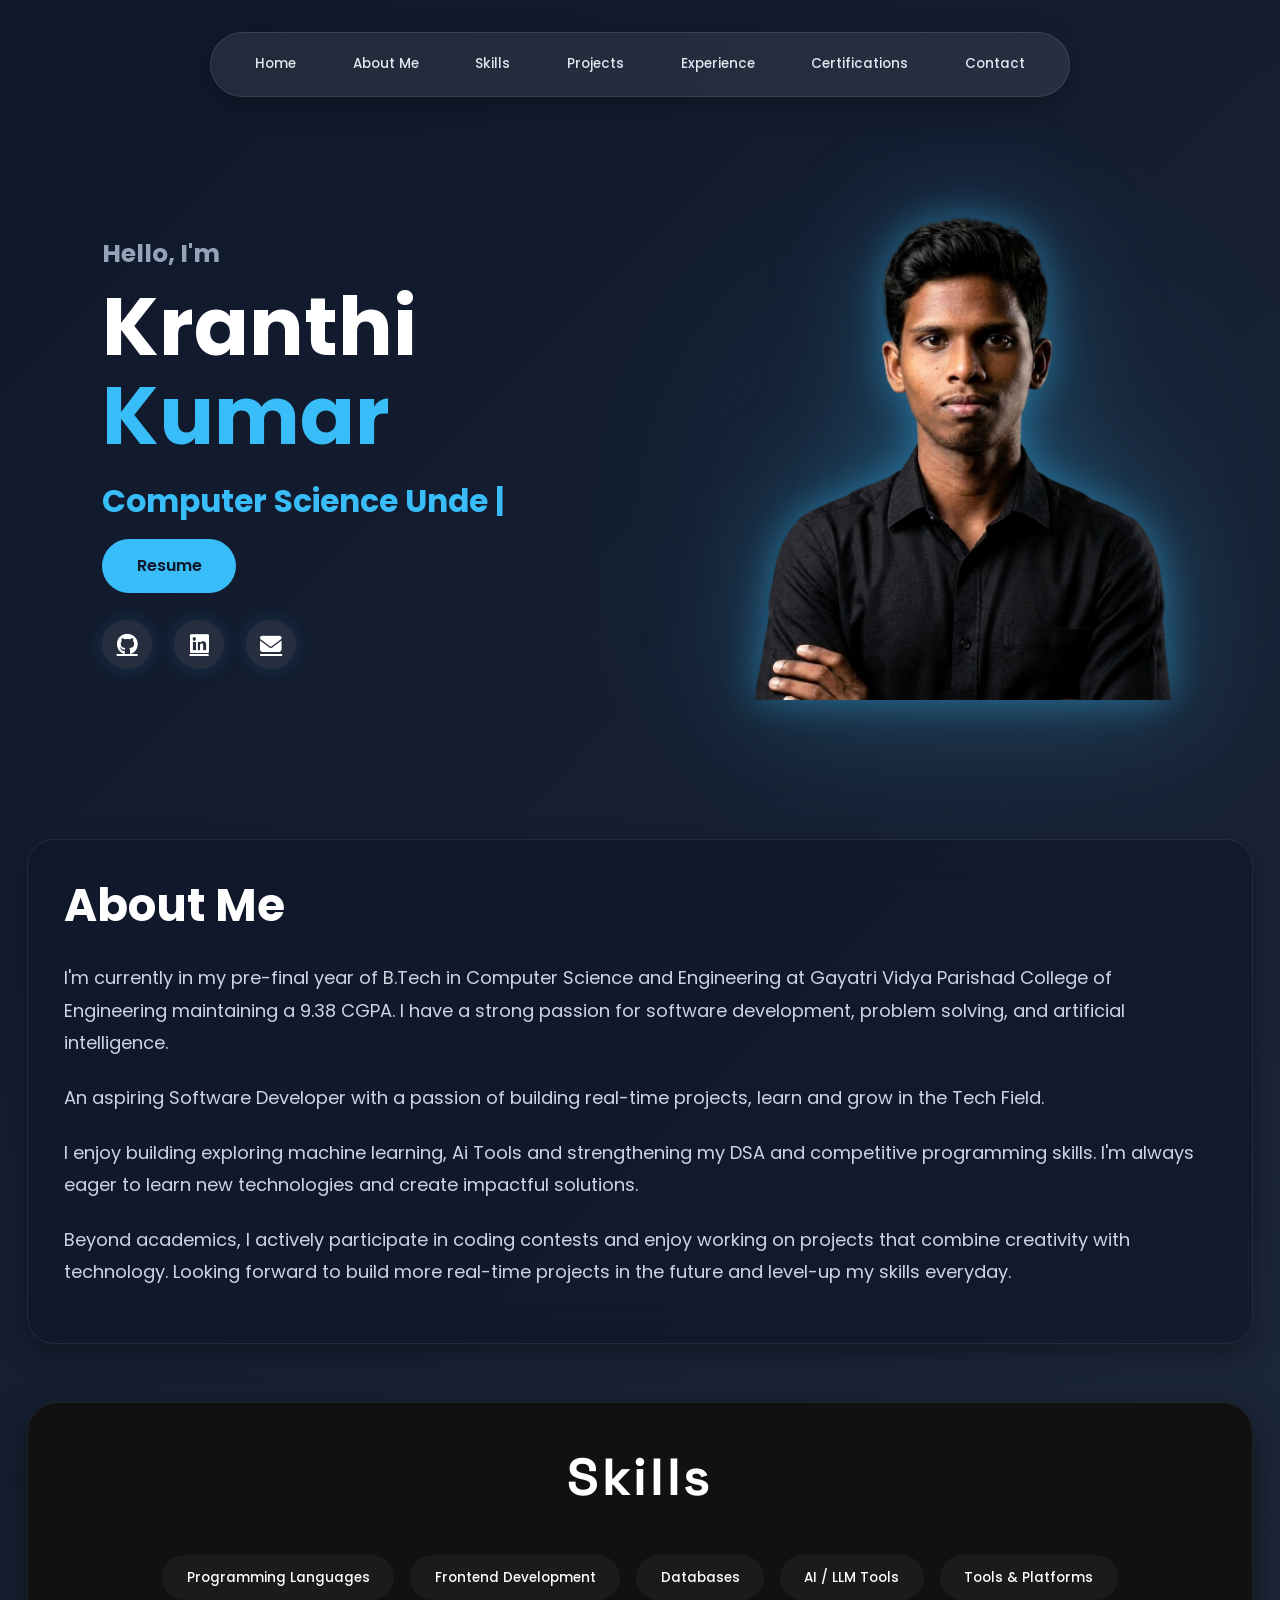
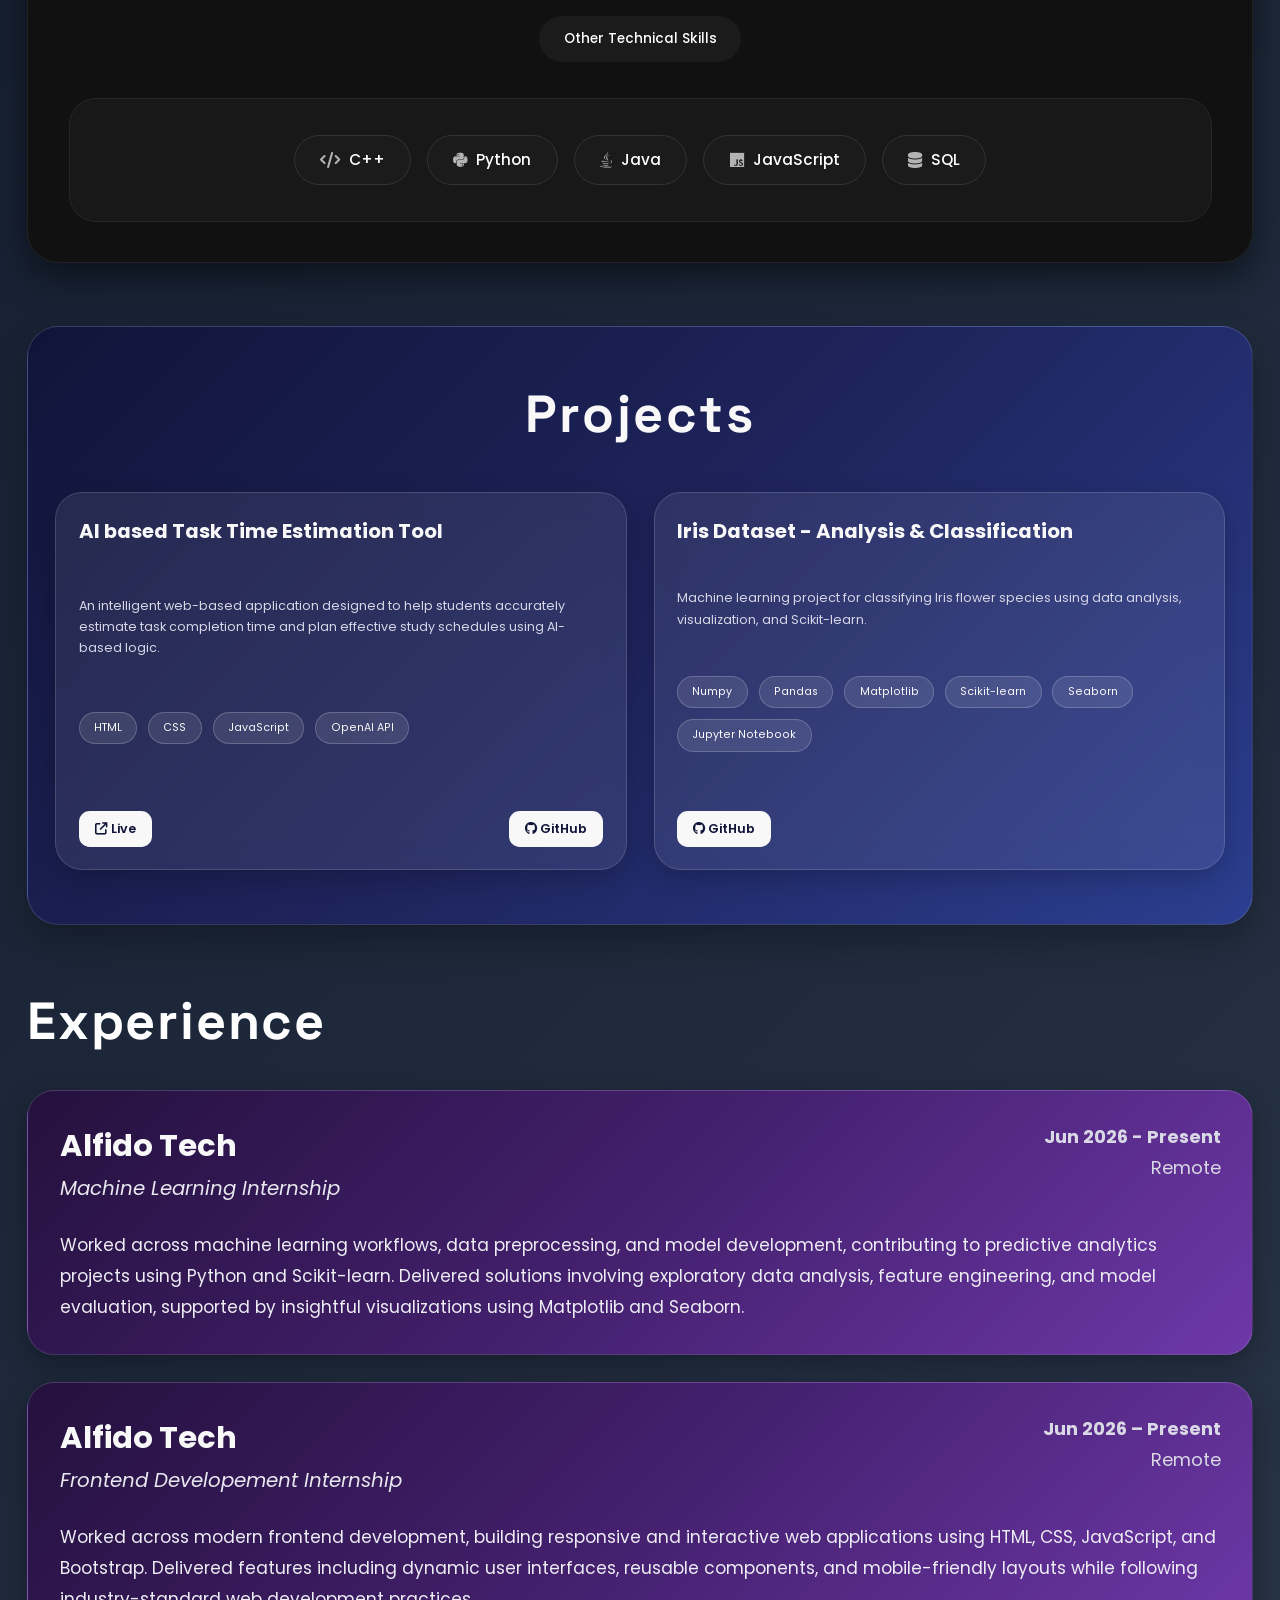
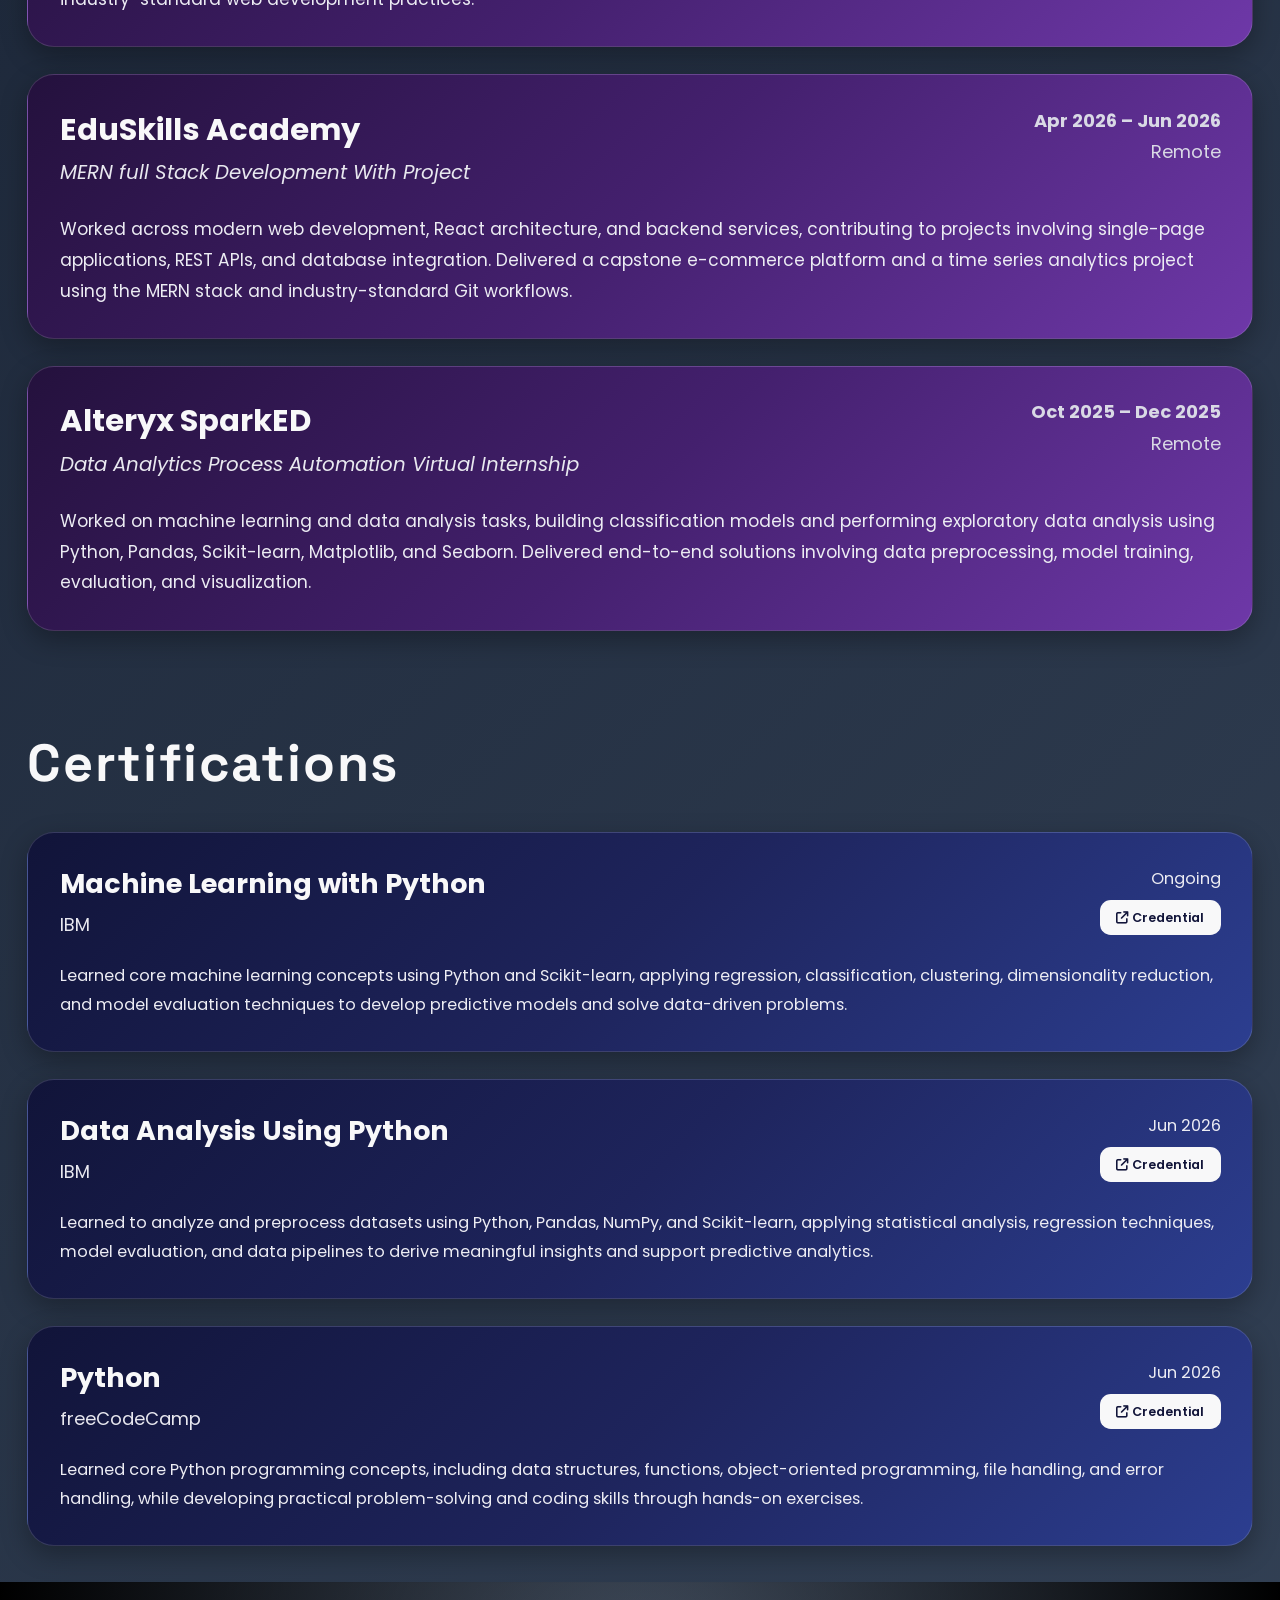
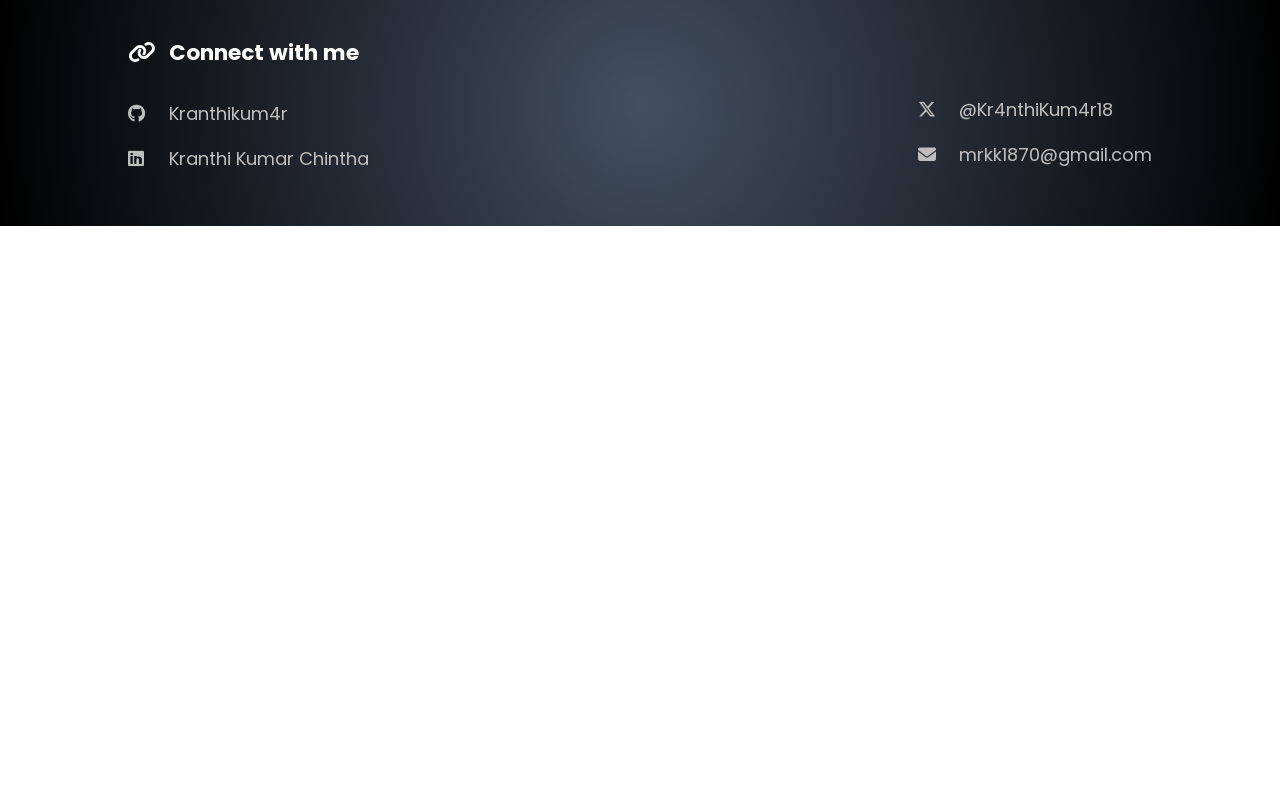
==== commit 089b7d19: "Update index.html" ====
--- a/index.html
+++ b/index.html
@@ -386,7 +386,7 @@
                 </div>
 
                 <div class="experience-right">
-                    <h3>Jun 2026 – Present</h3>
+                    <h3>Apr 2026 – Jun 2026</h3>
                     <p>Remote</p>
                 </div>
 
--- a/style.css
+++ b/style.css
@@ -914,9 +914,7 @@
 }
 
 .certificate-right a:hover{
-
     background:#e5e5f0;
-
     transform:translateY(-3px);
 }
 
@@ -928,9 +926,6 @@
 
     color:#ECECF3;
 }
-
-
-
 
 /* CONTACT SECTION */
 
@@ -964,36 +959,12 @@
 }
 
 .social-icons a:hover{
-
     transform:translateY(-5px);
-
     /* background:#38bdf8; */
-
     /* color:#0f172a; */
-
     box-shadow:
     0 0 30px rgba(56,189,248,.6);
 }
-
-
-
-
-
-
-
-
-
-
-
-
-
-
-
-
-
-
-
-
 footer{
     min-height:250px;
 
@@ -1054,8 +1025,6 @@
 
 .footer-left i,
 .footer-right i{
-
     margin-right:15px;
-
     width:25px;
 }
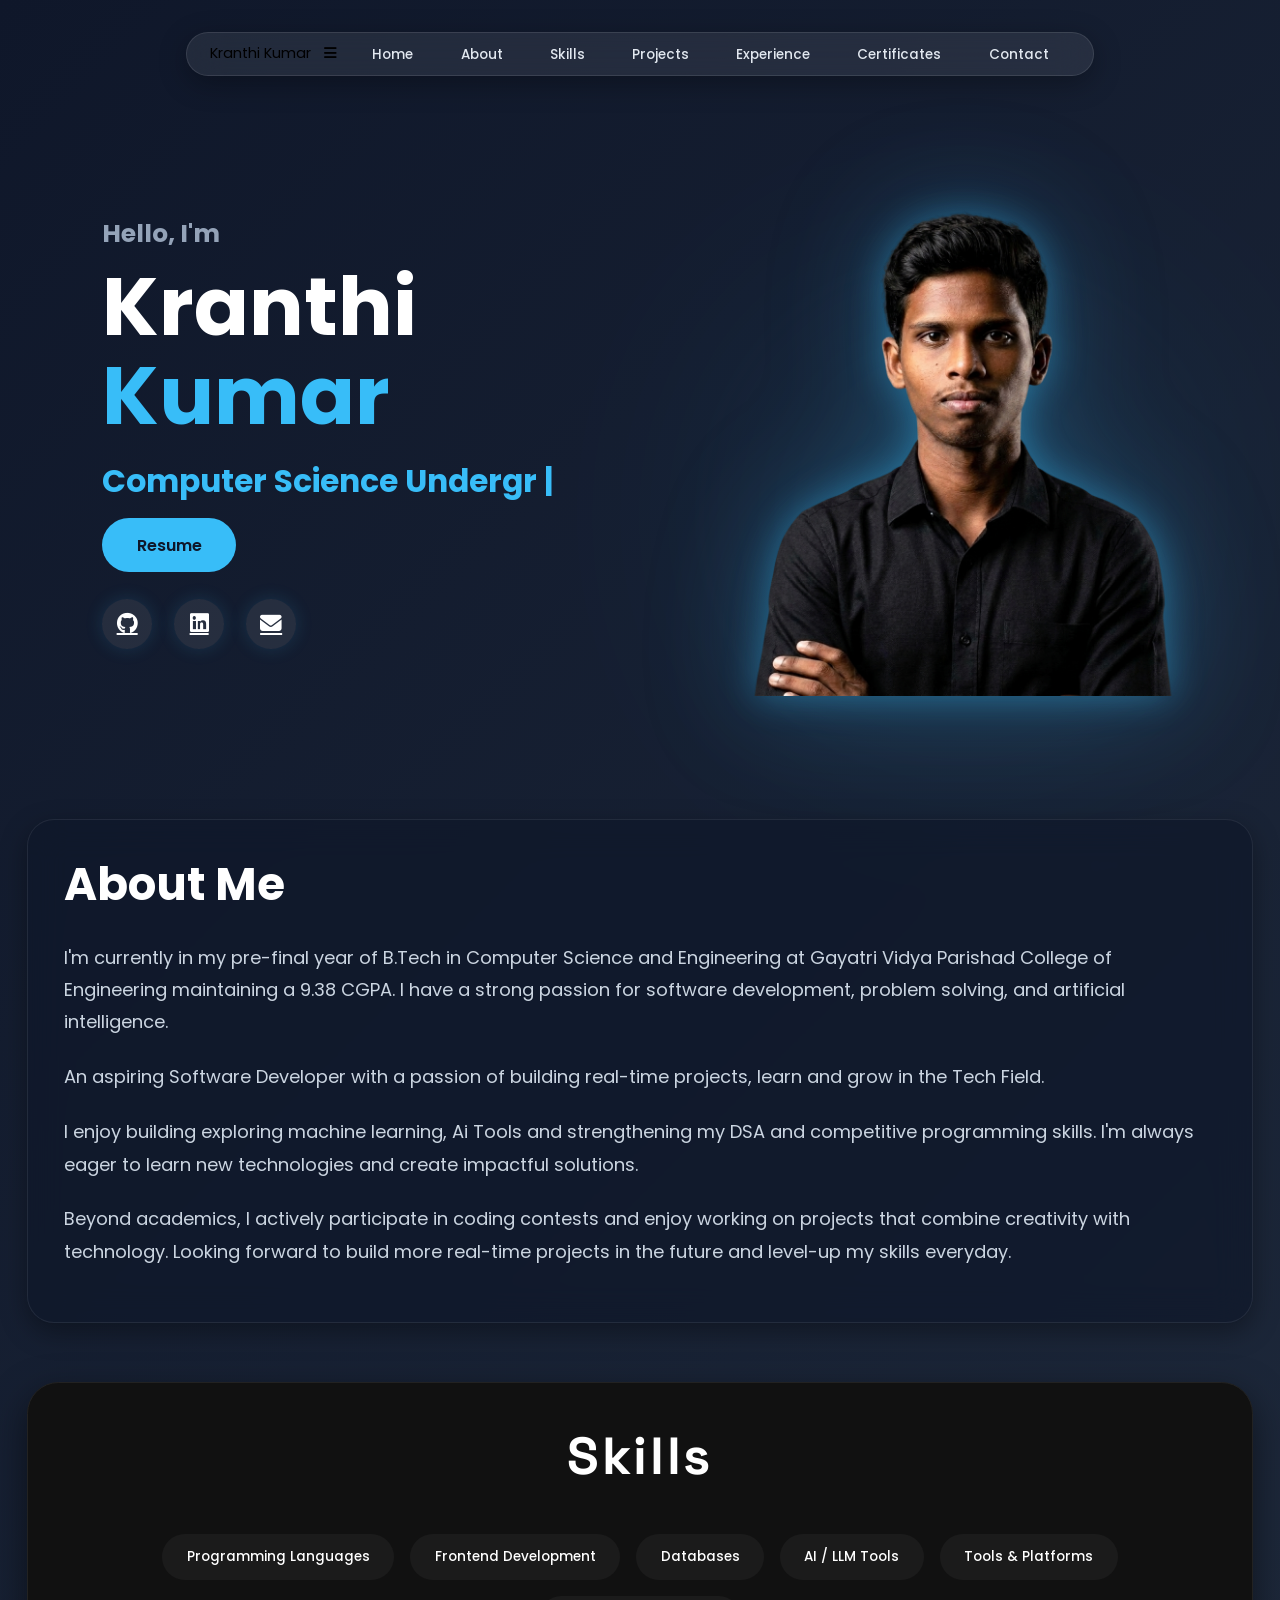
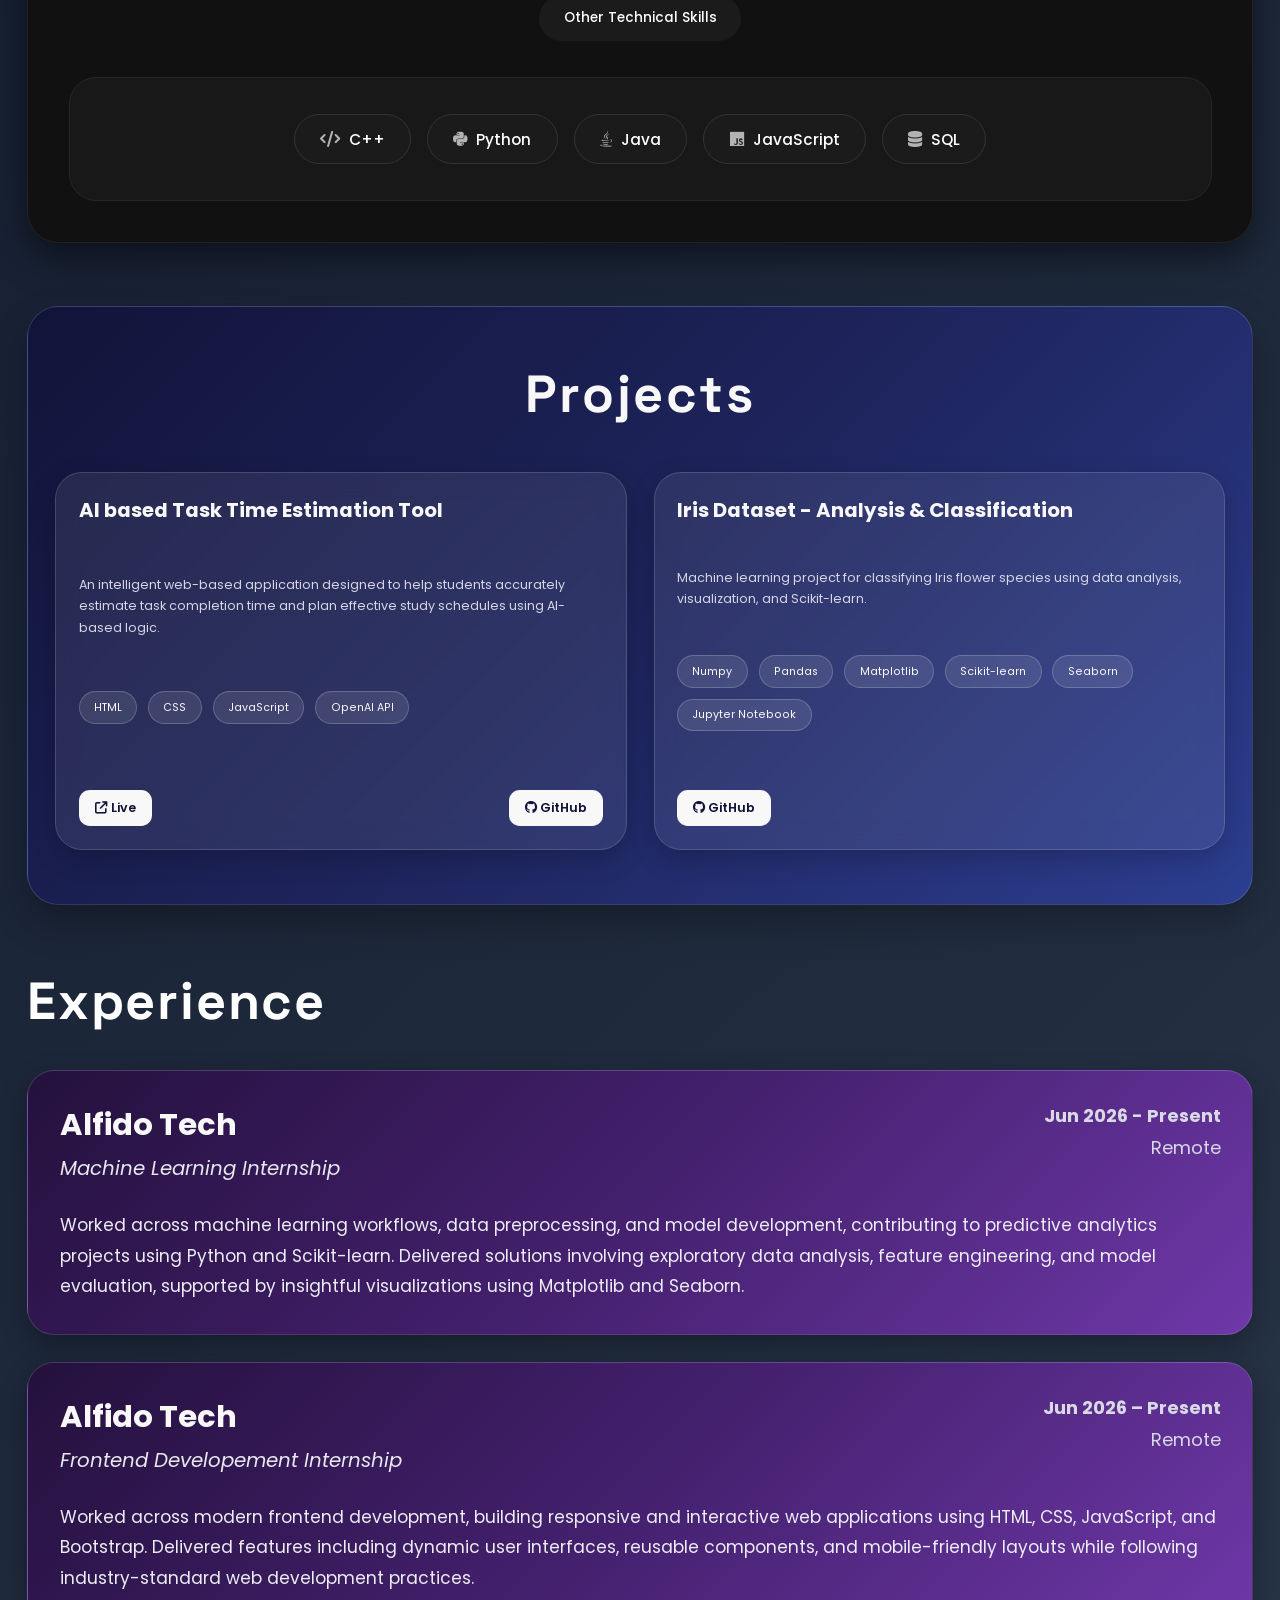
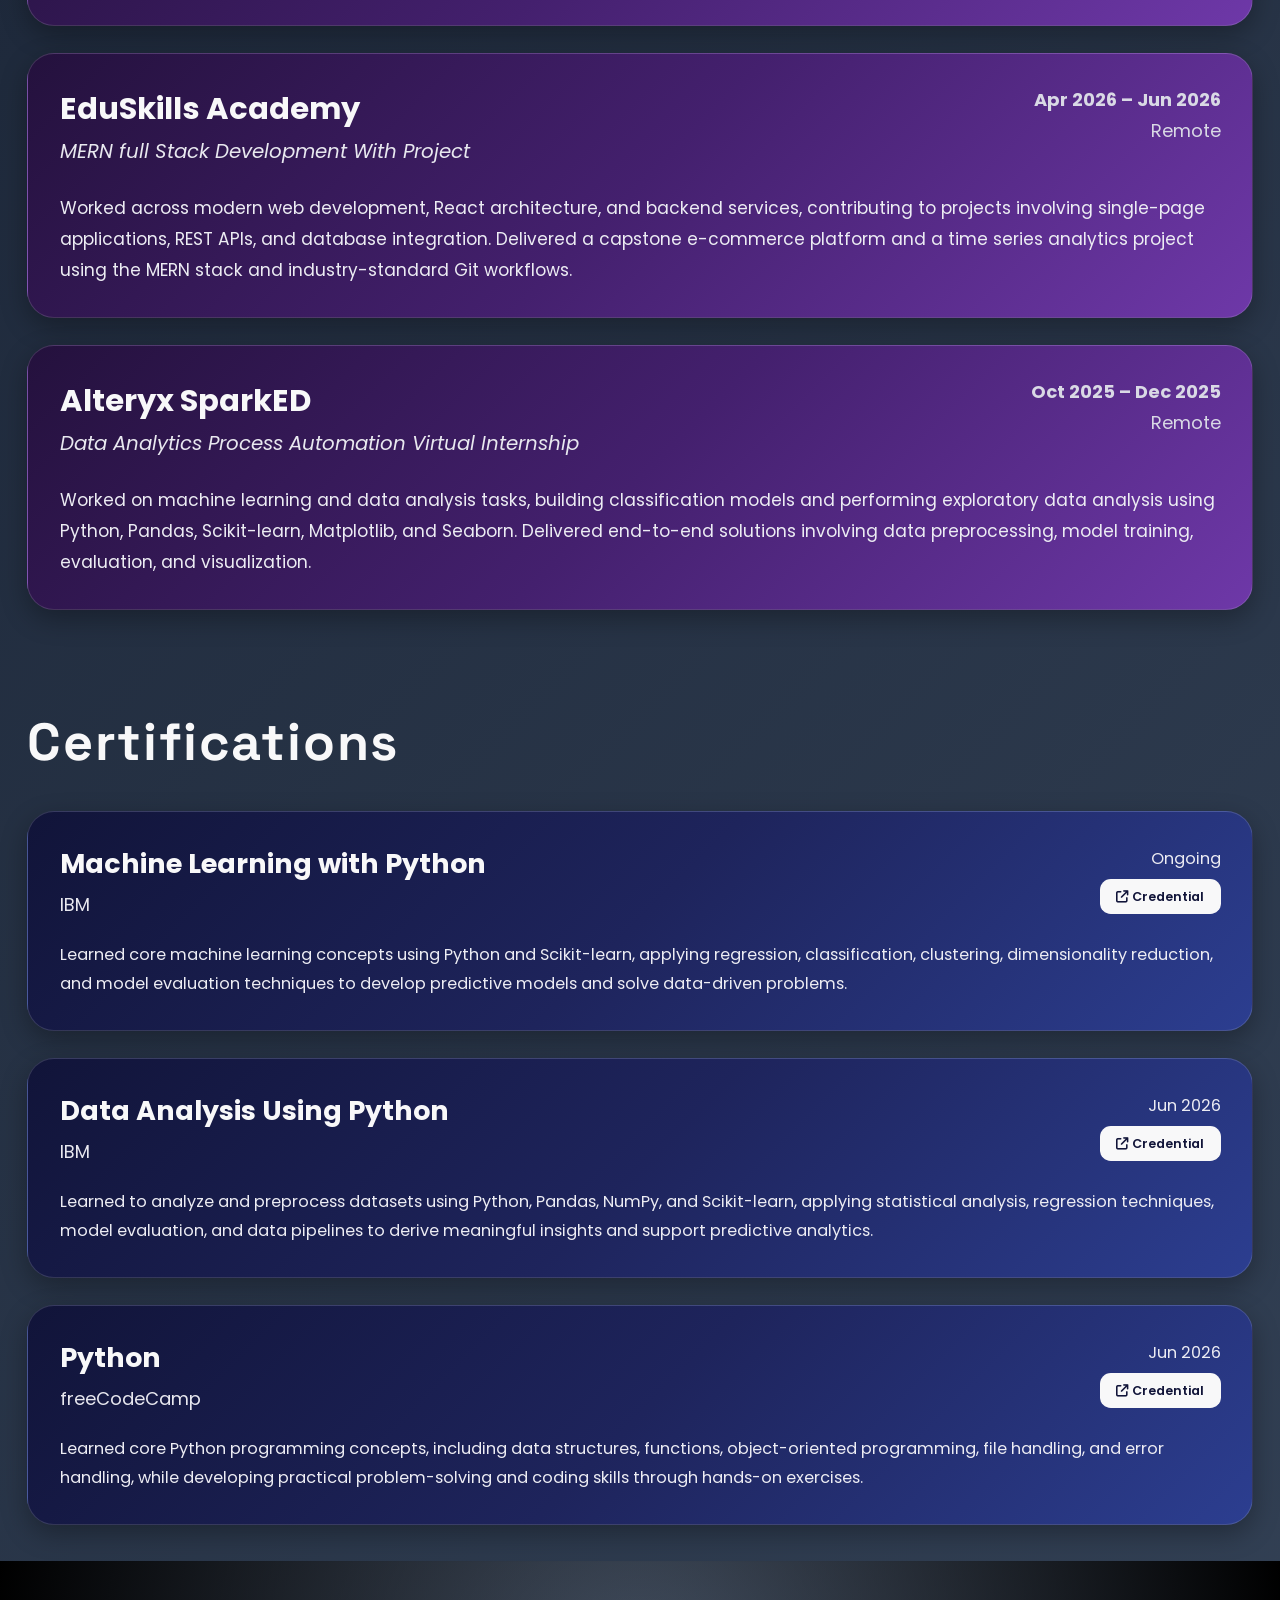
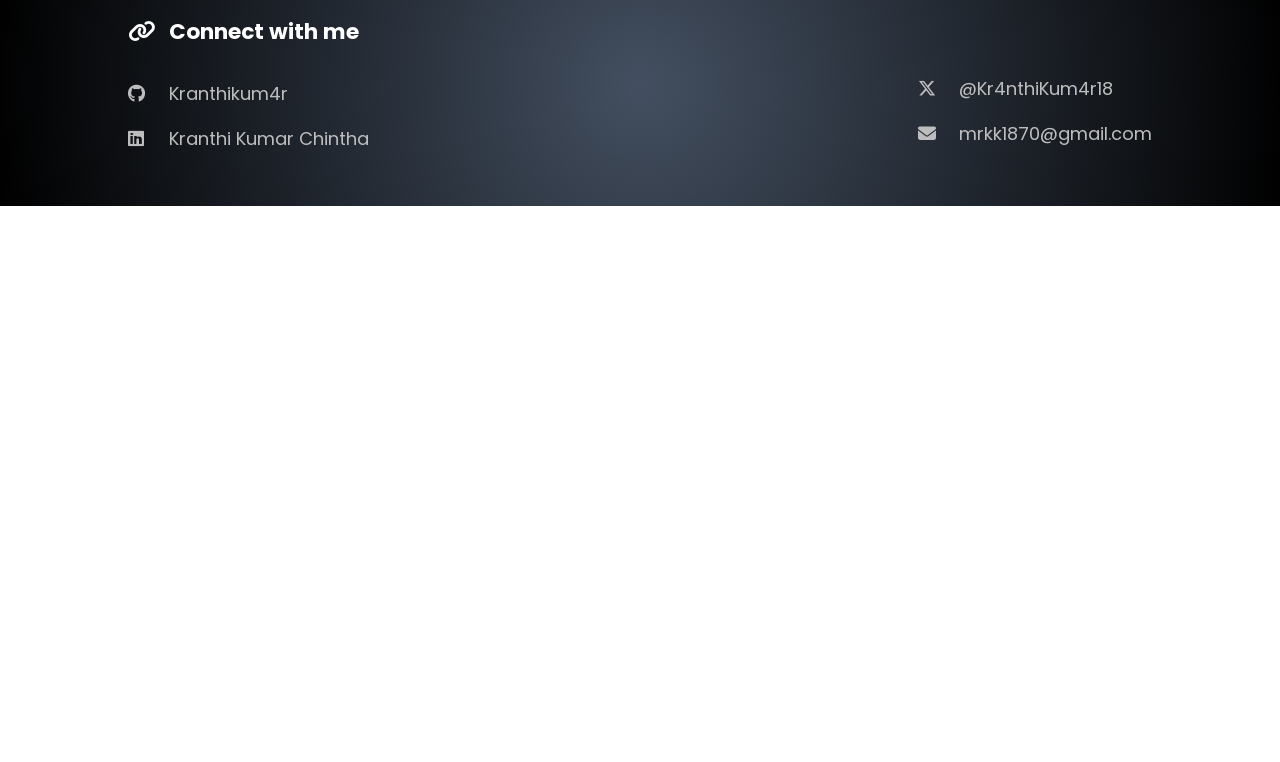
==== commit 8c252f27: "Update print statement from 'Hello' to 'Goodbye'" ====
--- a/index.html
+++ b/index.html
@@ -20,17 +20,29 @@
     
     <!-- Navbar -->
     <header>
-        <div class="nav-links">
-            <nav>
+
+        <nav>
+
+            <div class="logo">
+                Kranthi Kumar
+            </div>
+
+            <div class="menu-toggle" id="menu-toggle">
+                <i class="fa-solid fa-bars"></i>
+            </div>
+
+            <div class="nav-links" id="nav-links">
                 <a href="#home" class="top-options">Home</a>
-                <a href="#about" class="top-options">About Me</a>
+                <a href="#about" class="top-options">About</a>
                 <a href="#skills" class="top-options">Skills</a>
                 <a href="#projects" class="top-options">Projects</a>
                 <a href="#experience" class="top-options">Experience</a>
-                <a href="#certifications" class="top-options">Certifications</a>
+                <a href="#certifications" class="top-options">Certificates</a>
                 <a href="#contact" class="top-options">Contact</a>
-            </nav>
-        </div>
+            </div>
+
+        </nav>
+
     </header>
     
     
--- a/style.css
+++ b/style.css
@@ -224,6 +224,7 @@
 
 /* RIGHT SIDE */
 .hero-image{
+    margin-top: 37px;
     width:40%;
 
     display:flex;
@@ -1028,3 +1029,360 @@
     margin-right:15px;
     width:25px;
 }
+* ==========================================
+   TABLETS (992px and below)
+========================================== */
+
+@media (max-width: 992px) {
+
+    nav{
+        gap:8px;
+        padding:10px 18px;
+        flex-wrap:wrap;
+        justify-content:center;
+    }
+
+    .top-options{
+        padding:10px 16px;
+        font-size:14px;
+    }
+
+    .hero{
+        flex-direction:column-reverse;
+        justify-content:center;
+        text-align:center;
+        height:auto;
+        padding:40px 6%;
+        gap:40px;
+    }
+
+    .hero-content,
+    .hero-image{
+        width:100%;
+    }
+
+    .hero-image img{
+        width:380px;
+    }
+
+    .hero-content h1{
+        font-size:65px;
+    }
+
+    .hero-content h2{
+        font-size:28px;
+    }
+
+    .hero-content h3{
+        font-size:24px;
+    }
+
+    .social-icons{
+        justify-content:center;
+    }
+
+    .projects-container{
+        grid-template-columns:1fr;
+    }
+
+    .experience-header,
+    .certificate-top{
+        flex-direction:column;
+        gap:20px;
+    }
+
+    .experience-right,
+    .certificate-right{
+        text-align:left;
+    }
+
+    .footer-container{
+        flex-direction:column;
+        gap:40px;
+    }
+
+}
+
+/* ==========================================
+   MOBILE
+========================================== */
+
+/* @media (max-width:768px){
+
+    header{
+        position:relative;
+        top:0;
+        padding:15px;
+    }
+
+    nav{
+        width:100%;
+        border-radius:20px;
+        gap:8px;
+        padding:12px;
+    }
+
+    .top-options{
+        flex:1 1 calc(50% - 10px);
+        text-align:center;
+        padding:10px;
+        font-size:13px;
+    }
+
+    .hero{
+        padding:30px 20px;
+        gap:30px;
+    }
+
+    .hero-image img{
+        width:280px;
+    }
+
+    .hero-image::before{
+        width:250px;
+        height:250px;
+        filter:blur(100px);
+    }
+
+    .hero-content h1{
+        font-size:48px;
+    }
+
+    .hero-content h2{
+        font-size:24px;
+        min-height:35px;
+    }
+
+    .hero-content h3{
+        font-size:20px;
+    }
+
+    .btn{
+        padding:14px 28px;
+        font-size:16px;
+    }
+
+    .social-icons{
+        justify-content:center;
+        gap:18px;
+    }
+
+    .social-icons a{
+        width:48px;
+        height:48px;
+        font-size:20px;
+    }
+
+    .about,
+    .skills-section,
+    .projects-section,
+    .experience-section,
+    .certifications-section{
+        padding:20px;
+        margin:15px;
+    }
+
+    .about-card,
+    .skills-card,
+    .project-card,
+    .experience-card,
+    .certificate-card{
+        padding:25px;
+    }
+
+    .about-card h1,
+    .skills-card h1,
+    .projects-section h1,
+    .experience-section h1,
+    .certifications-section h1{
+        font-size:38px;
+    }
+
+    .about-card p,
+    .experience-description,
+    .certificate-card p{
+        font-size:16px;
+    }
+
+    .skill-categories{
+        gap:12px;
+    }
+
+    .category{
+        width:100%;
+    }
+
+    .skills-display{
+        padding:20px;
+    }
+
+    .skills-group{
+        gap:12px;
+    }
+
+    .skills-group span{
+        width:100%;
+        justify-content:center;
+        font-size:15px;
+    }
+
+    .project-card{
+        min-height:auto;
+    }
+
+    .project-links{
+        flex-direction:column;
+        gap:12px;
+    }
+
+    .project-links a{
+        text-align:center;
+    }
+
+    .experience-left h2,
+    .certificate-left h2{
+        font-size:24px;
+    }
+
+    .experience-left h3,
+    .certificate-left h3{
+        font-size:18px;
+    }
+
+    .experience-right h3,
+    .experience-right p{
+        font-size:16px;
+    }
+
+    .footer-container{
+        text-align:center;
+    }
+
+    .footer-left,
+    .footer-right{
+        align-items:center;
+    }
+
+    .footer-left a,
+    .footer-right a{
+        font-size:17px;
+    }
+
+} */
+
+/* ==========================================
+   SMALL PHONES
+========================================== */
+
+@media (max-width:480px){
+
+    .hero-content h1{
+        font-size:40px;
+    }
+
+    .hero-content h2{
+        font-size:20px;
+    }
+
+    .hero-content h3{
+        font-size:18px;
+    }
+
+    .hero-image img{
+        width:220px;
+    }
+
+    .about-card h1,
+    .skills-card h1,
+    .projects-section h1,
+    .experience-section h1,
+    .certifications-section h1{
+        font-size:30px;
+    }
+
+    .project-tech{
+        gap:8px;
+    }
+
+    .project-tech span{
+        font-size:11px;
+        padding:7px 12px;
+    }
+
+    .project-links a{
+        font-size:13px;
+        padding:10px;
+    }
+
+}
+
+@media (max-width:768px){
+
+    nav{
+
+        width:95%;
+
+        padding:15px 20px;
+
+        border-radius:20px;
+    }
+
+    .logo{
+        font-size:20px;
+    }
+
+    .menu-toggle{
+
+        display:block;
+
+        color:white;
+
+        font-size:28px;
+
+        cursor:pointer;
+
+        z-index:1001;
+    }
+
+    .nav-links{
+
+        position:fixed;
+
+        top:0;
+
+        right:-100%;
+
+        width:260px;
+
+        height:100vh;
+
+        background:#111827;
+
+        display:flex;
+
+        flex-direction:column;
+
+        justify-content:center;
+
+        align-items:center;
+
+        gap:25px;
+
+        transition:.4s;
+
+        box-shadow:-10px 0 40px rgba(0,0,0,.45);
+    }
+
+    .nav-links.active{
+
+        right:0;
+    }
+
+    .top-options{
+
+        font-size:18px;
+
+        padding:12px 20px;
+    }
+
+}
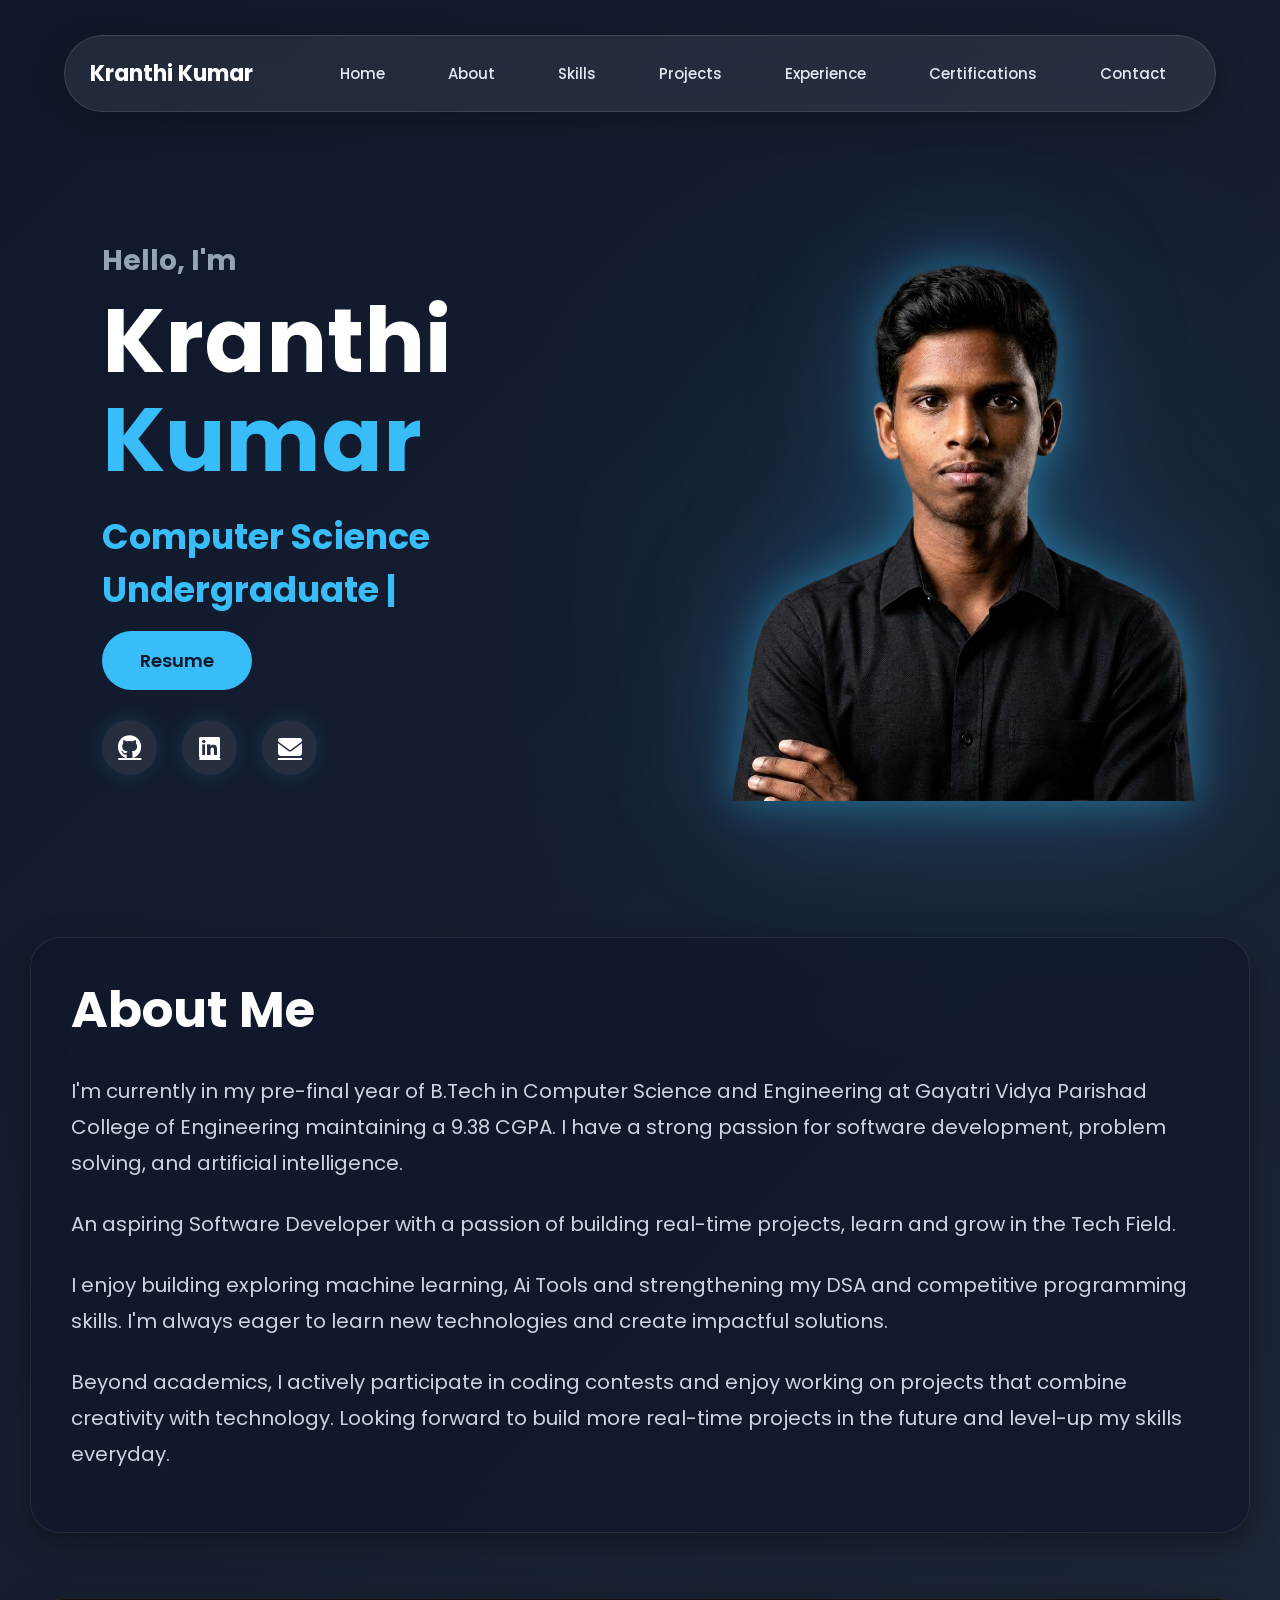
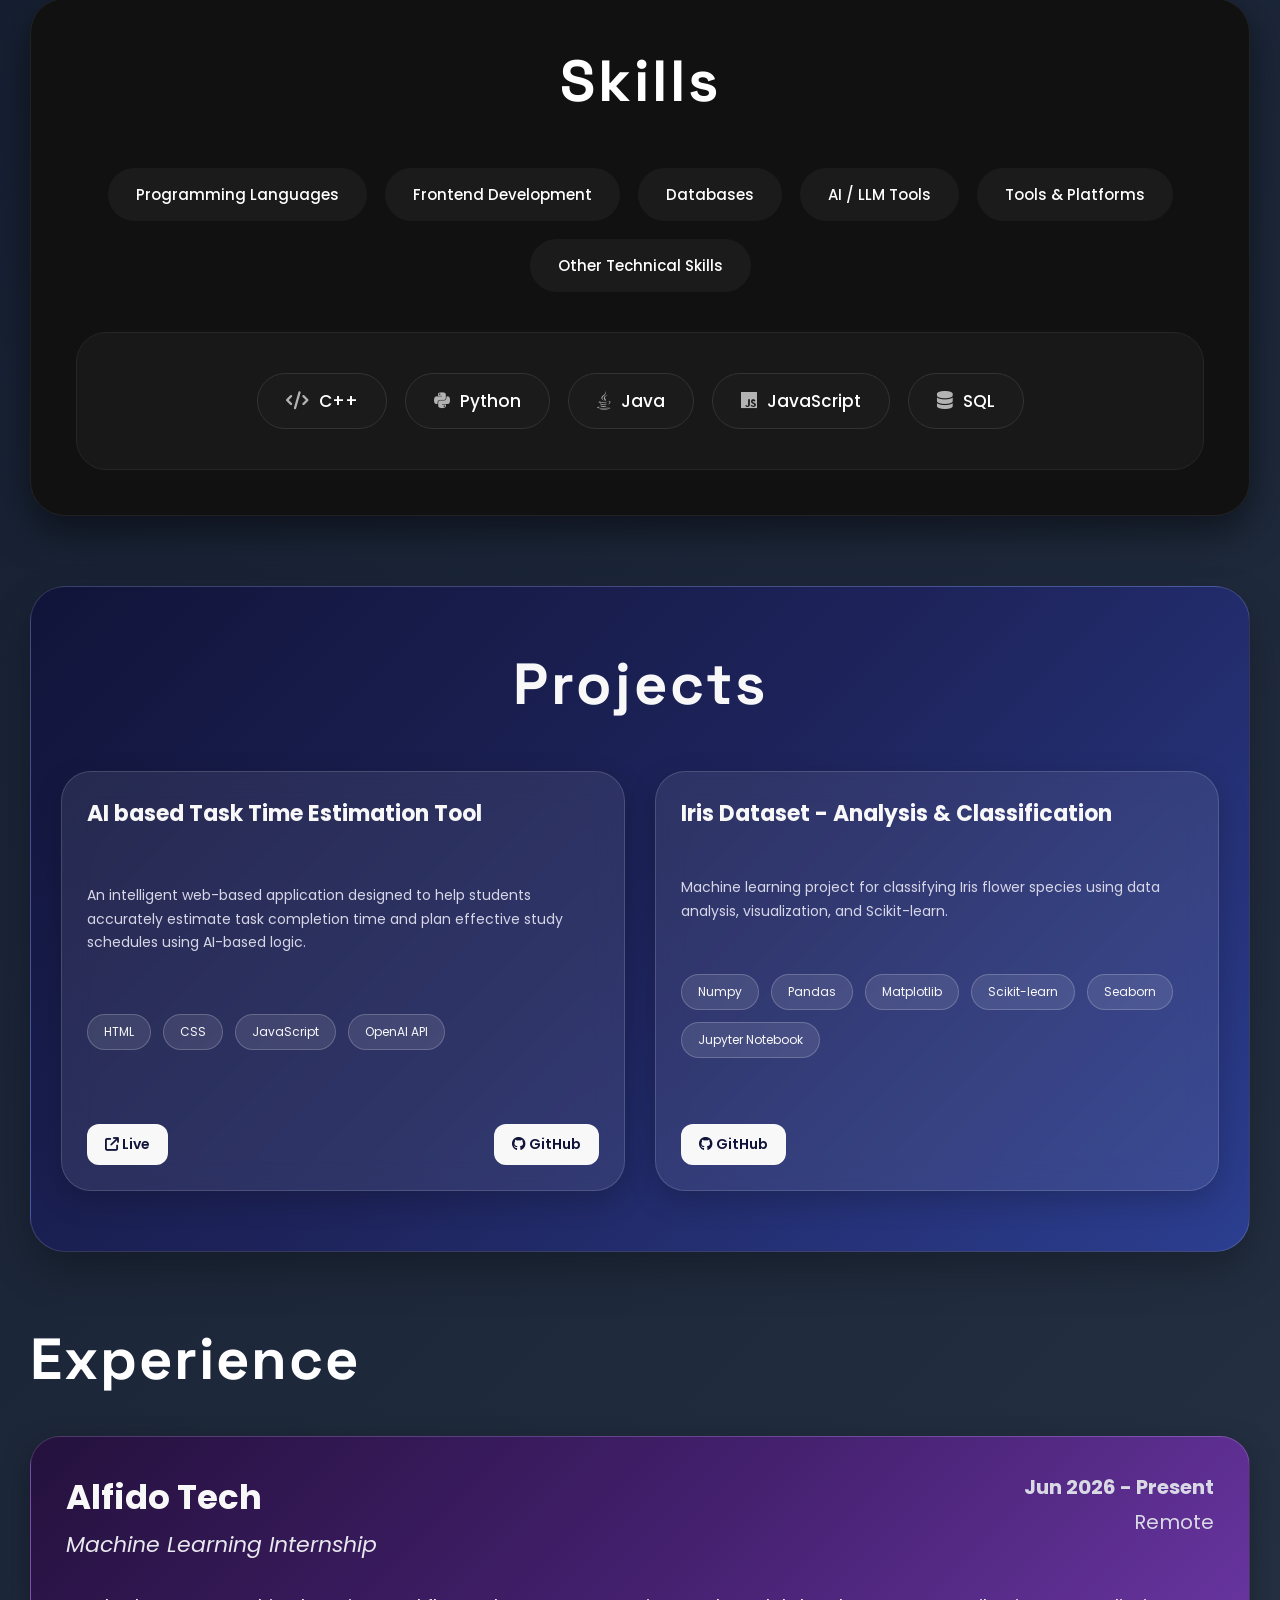
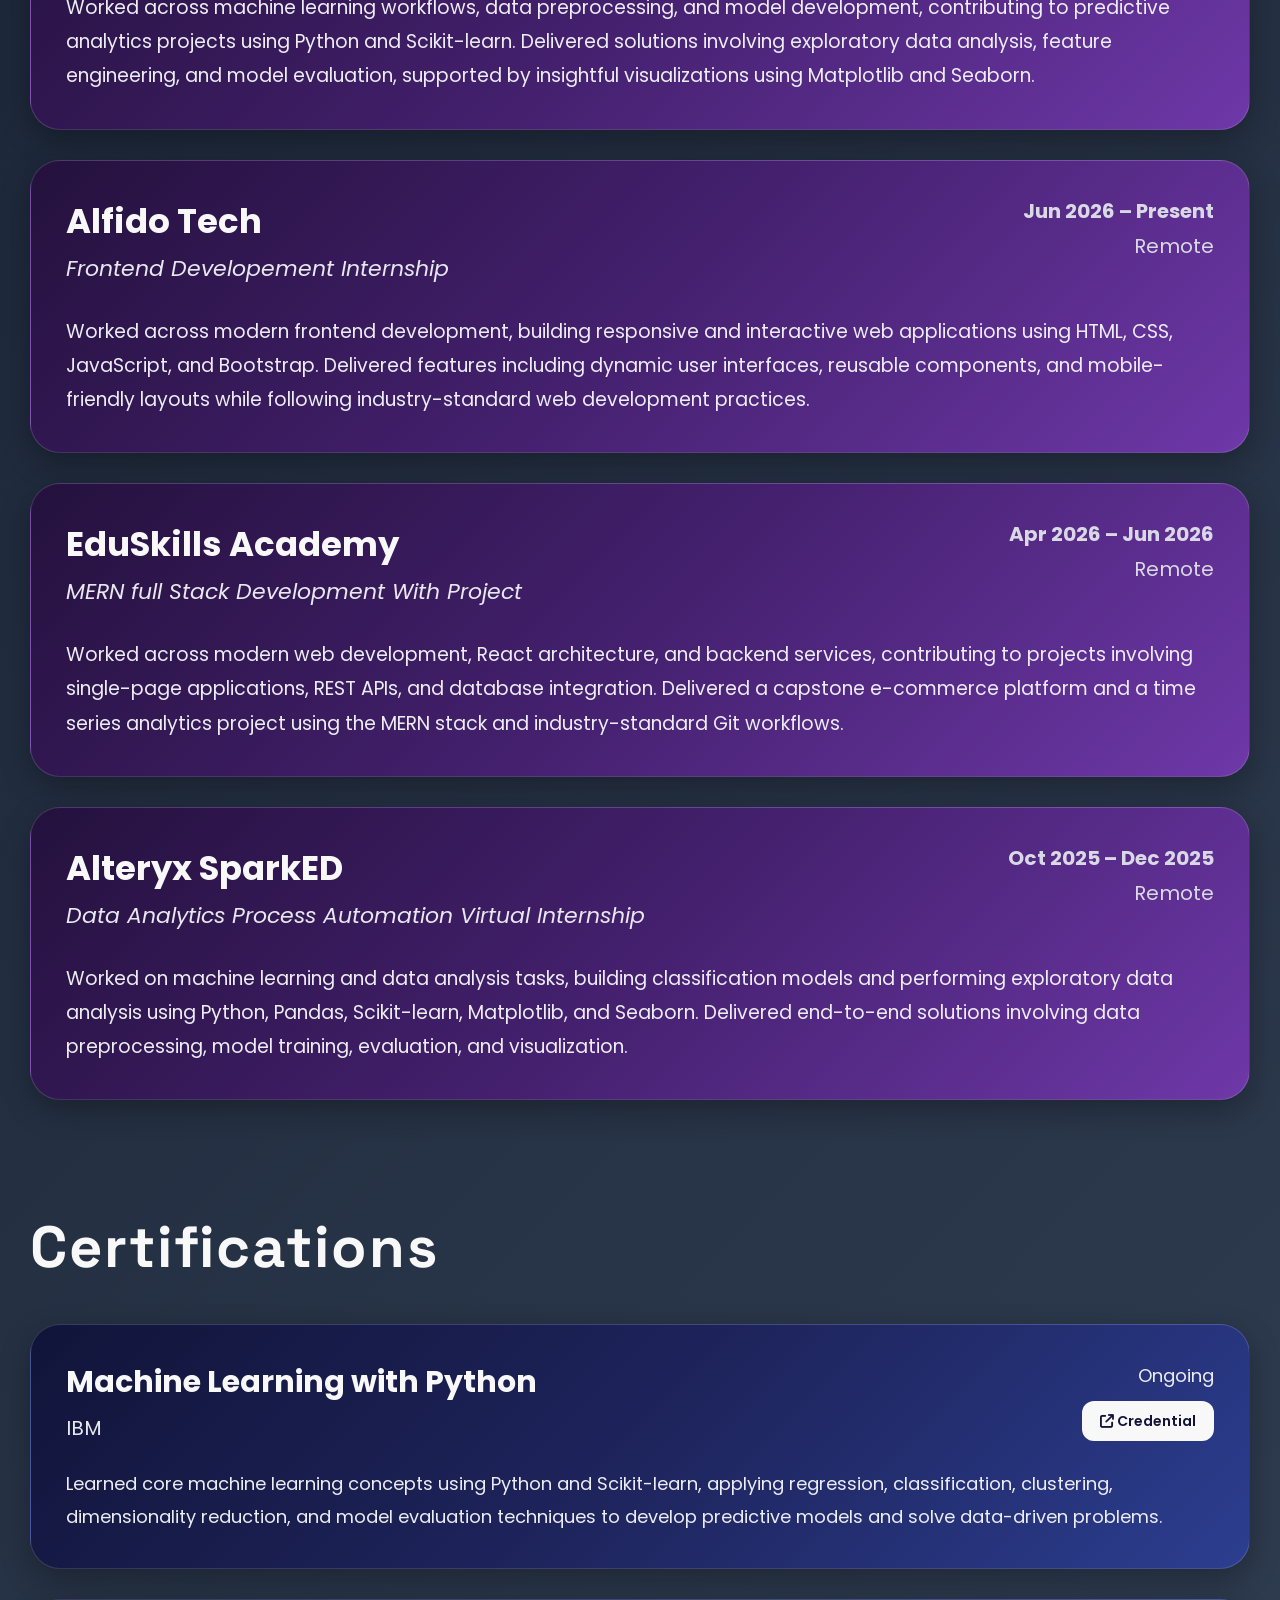
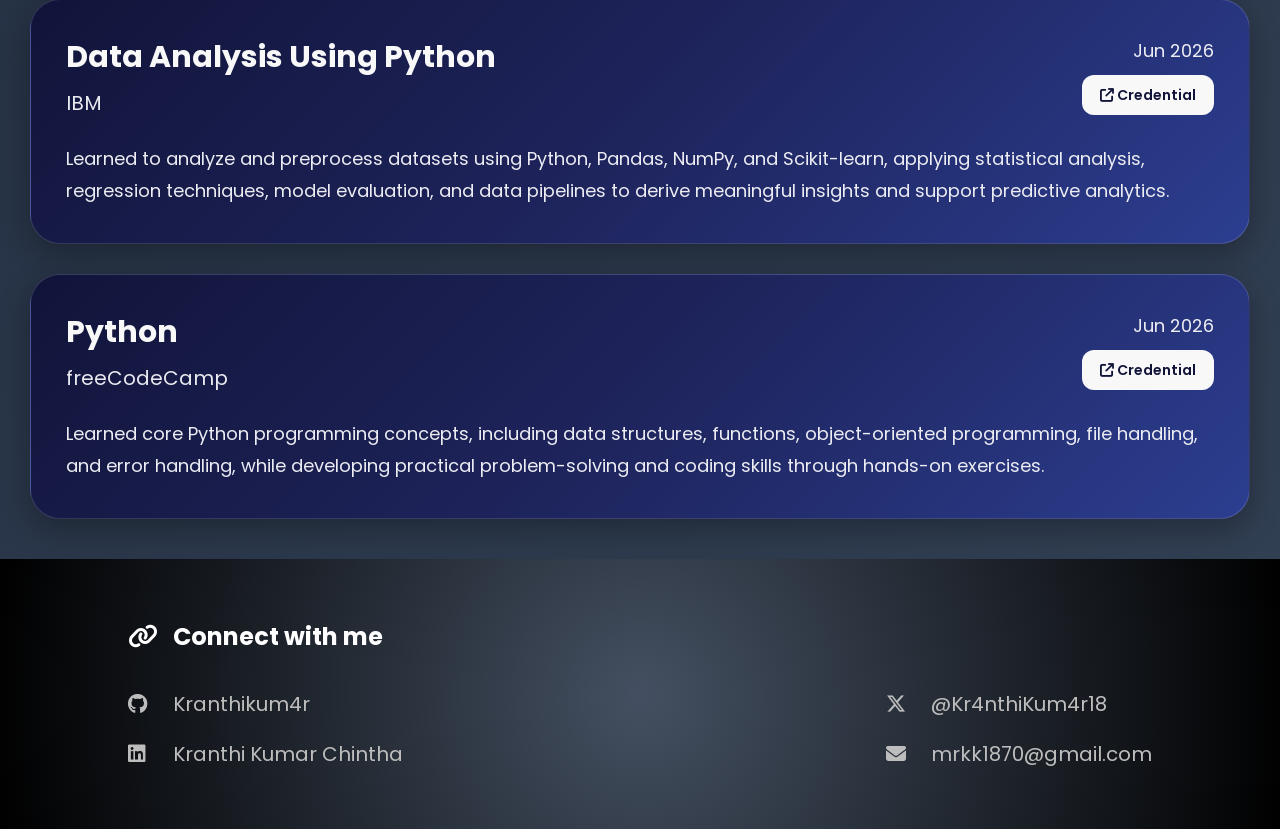
==== commit 24f2ec1a: "Update print statement from 'Hello' to 'Goodbye'" ====
--- a/index.html
+++ b/index.html
@@ -37,7 +37,7 @@
                 <a href="#skills" class="top-options">Skills</a>
                 <a href="#projects" class="top-options">Projects</a>
                 <a href="#experience" class="top-options">Experience</a>
-                <a href="#certifications" class="top-options">Certificates</a>
+                <a href="#certifications" class="top-options">Certifications</a>
                 <a href="#contact" class="top-options">Contact</a>
             </div>
 
@@ -88,7 +88,9 @@
         
         <!-- Right Side -->
         <div class="hero-image">
-    
+            <!-- <a href="https://www.readmecodegen.com/leetcode-stats-generator/leetcode-stats-card-generator-for-github">
+                <img src="https://www.readmecodegen.com/api/leetcode-stats?username=Kranthi_Kumar18&theme=github_dark&acceptance=false&reputation=false" alt="LeetCode Stats" />
+            </a> -->
             <img src="images/me.png" alt="Kranthi Kumar">
     
         </div>
--- a/style.css
+++ b/style.css
@@ -10,7 +10,7 @@
 }
 
 body{
-    zoom: 90%;
+    zoom: 100%;
     min-height:100vh;
 
     background:linear-gradient(
@@ -43,21 +43,39 @@
 }
 
 nav{
+    width:90%;
+    max-width:1200px;
+
+    display:flex;
+    justify-content:space-between;
+    align-items:center;
+
+    padding:14px 25px;
+
+    background:rgba(255,255,255,.08);
+
+    border:1px solid rgba(255,255,255,.12);
+
+    backdrop-filter:blur(20px);
+
+    border-radius:50px;
+
+    box-shadow:0 8px 32px rgba(0,0,0,.3);
+}
+
+.logo{
+    color:white;
+    font-size:22px;
+    font-weight:700;
+}
+
+.nav-links{
     display:flex;
     gap:15px;
-
-    padding:12px 25px;
-
-    background:rgba(255,255,255,.08);
-
-    border:1px solid rgba(255,255,255,.1);
-
-    backdrop-filter:blur(20px);
-
-    border-radius:50px;
-
-    box-shadow:
-    0 8px 32px rgba(0,0,0,.3);
+}
+
+.menu-toggle{
+    display:none;
 }
 
 .top-options{
@@ -87,27 +105,6 @@
     0 5px 20px rgba(56,189,248,.5);
 }
 
-@media (max-width:768px){
-
-    .hero{
-        flex-direction: column-reverse;
-        text-align: center;
-        padding: 30px 20px;
-    }
-
-    .hero-image img{
-        width: 250px;
-        height: auto;
-    }
-
-    .hero h1{
-        font-size: 2.5rem;
-    }
-
-    .hero h2{
-        font-size: 1.3rem;
-    }
-}
 
 
 /* HERO SECTION */
@@ -915,7 +912,9 @@
 }
 
 .certificate-right a:hover{
+
     background:#e5e5f0;
+
     transform:translateY(-3px);
 }
 
@@ -927,6 +926,9 @@
 
     color:#ECECF3;
 }
+
+
+
 
 /* CONTACT SECTION */
 
@@ -960,12 +962,18 @@
 }
 
 .social-icons a:hover{
+
     transform:translateY(-5px);
+
     /* background:#38bdf8; */
+
     /* color:#0f172a; */
+
     box-shadow:
     0 0 30px rgba(56,189,248,.6);
 }
+
+
 footer{
     min-height:250px;
 
@@ -1026,10 +1034,13 @@
 
 .footer-left i,
 .footer-right i{
+
     margin-right:15px;
+
     width:25px;
 }
-* ==========================================
+
+/* ==========================================
    TABLETS (992px and below)
 ========================================== */
 
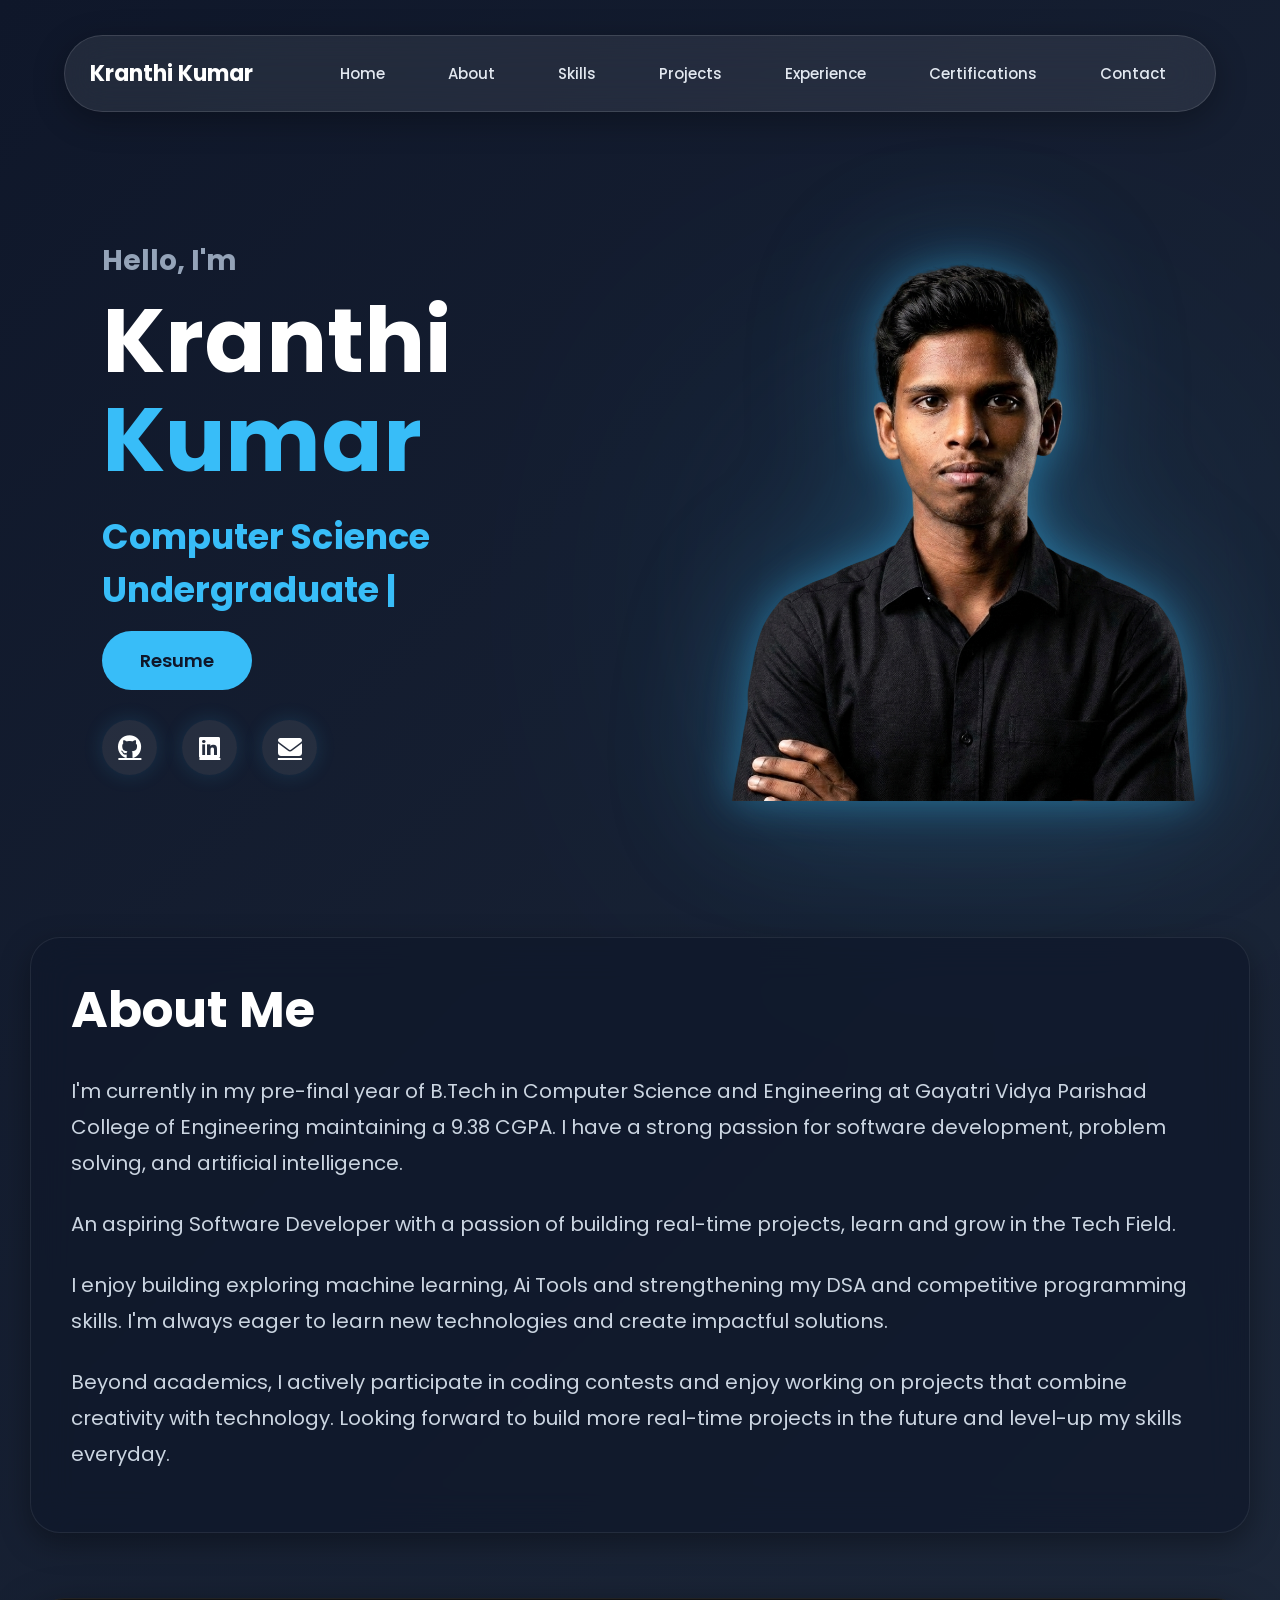
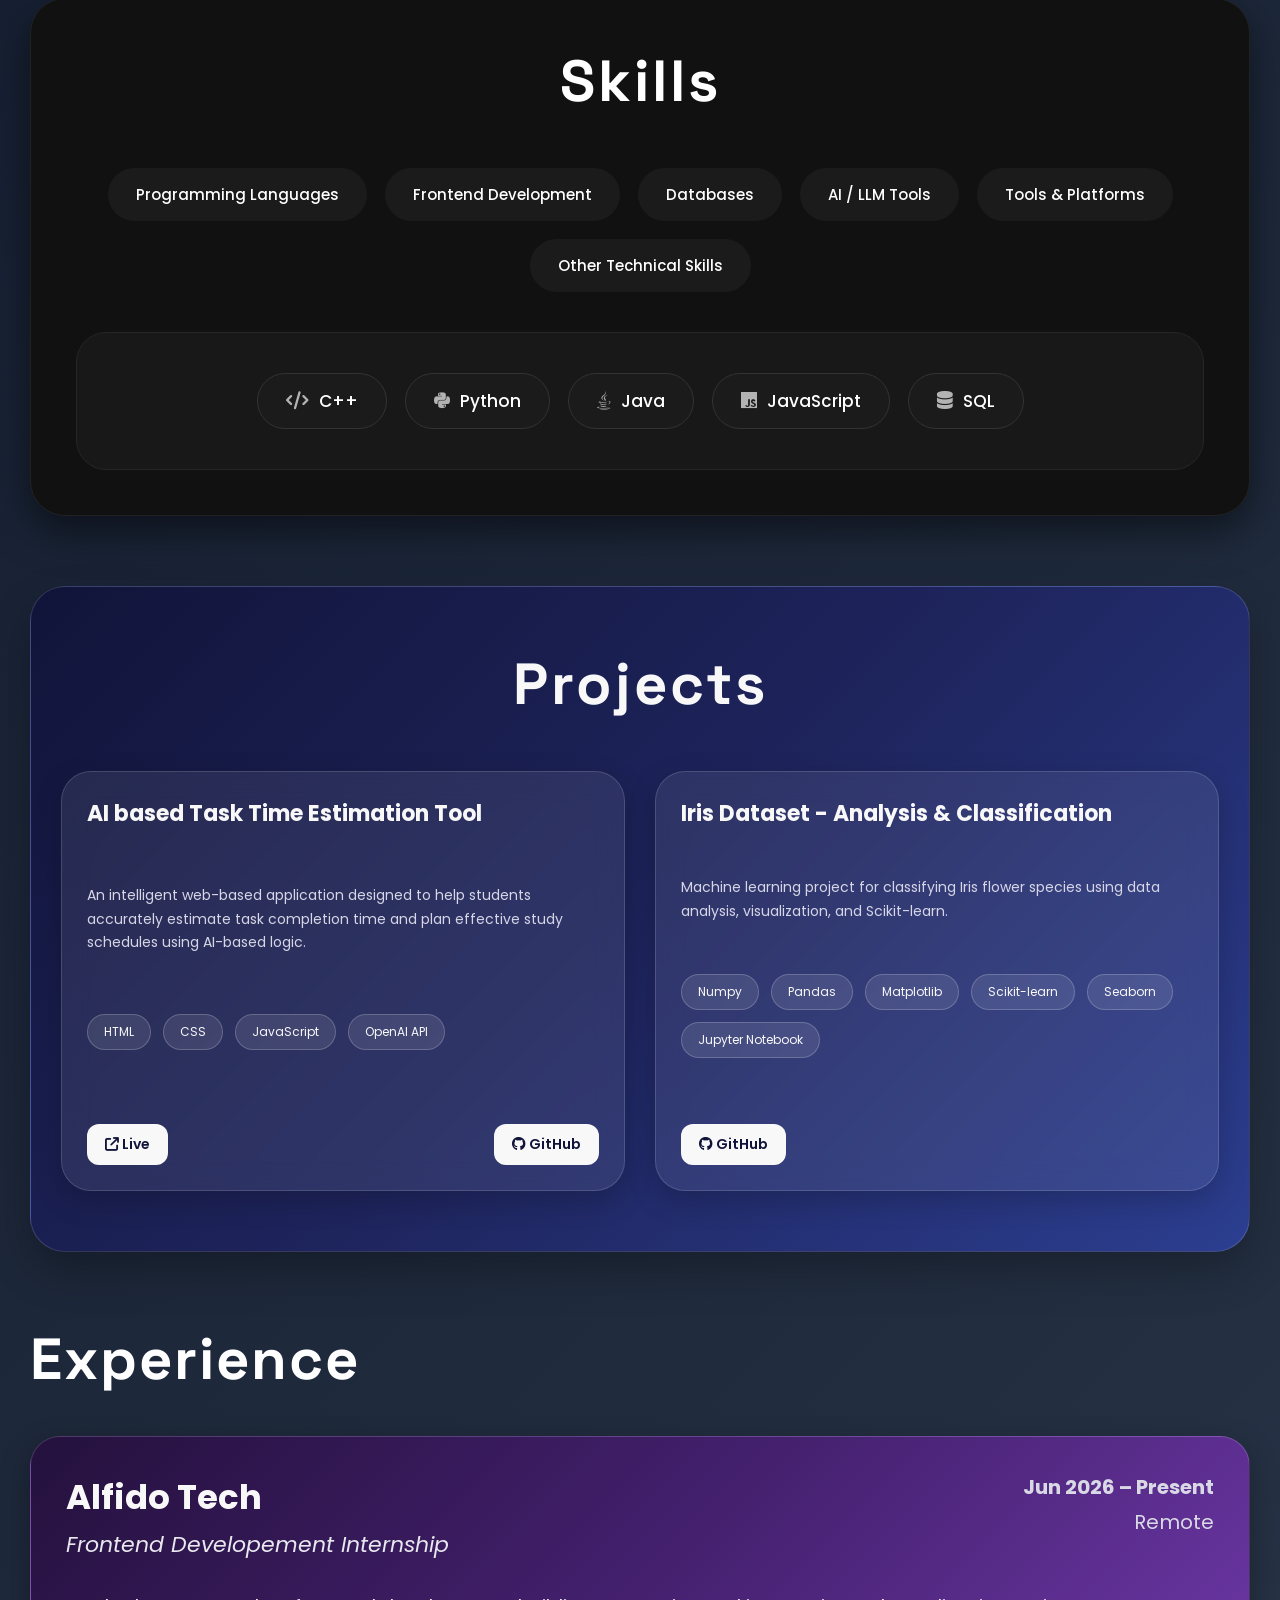
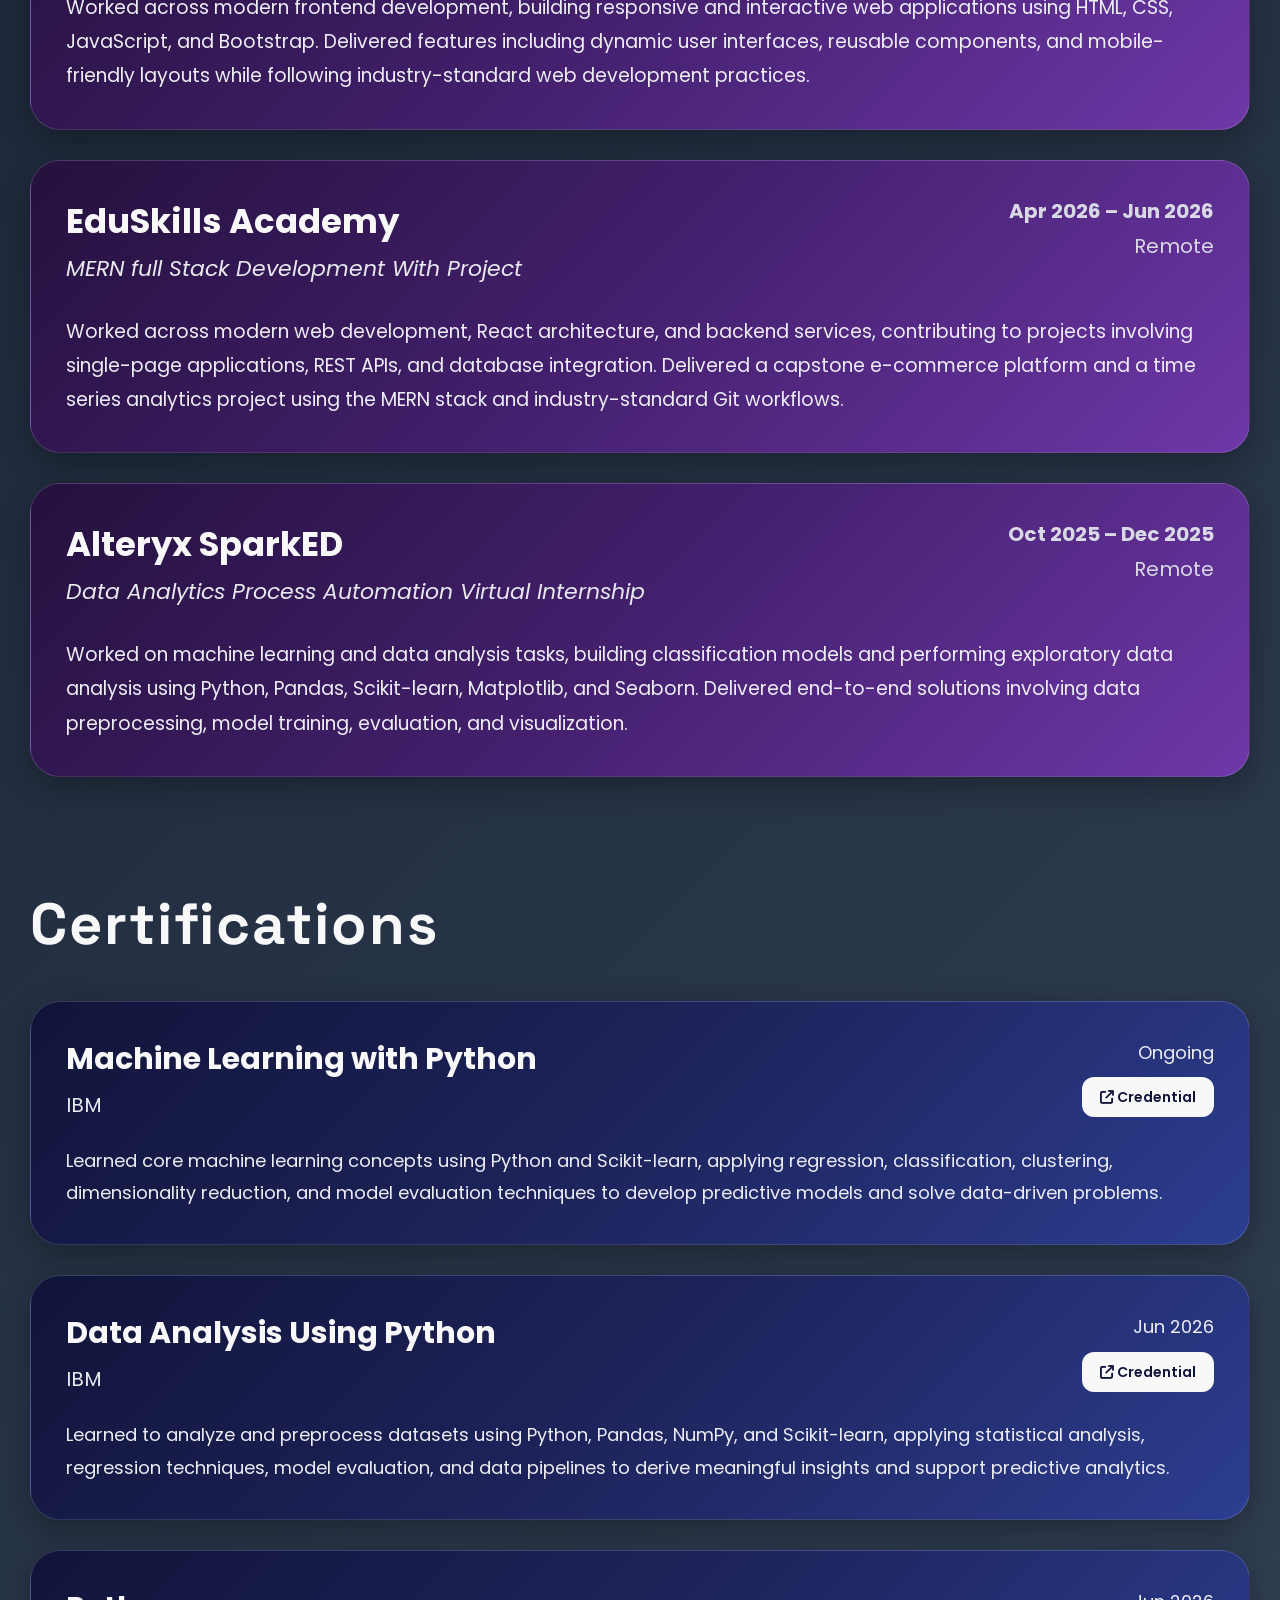
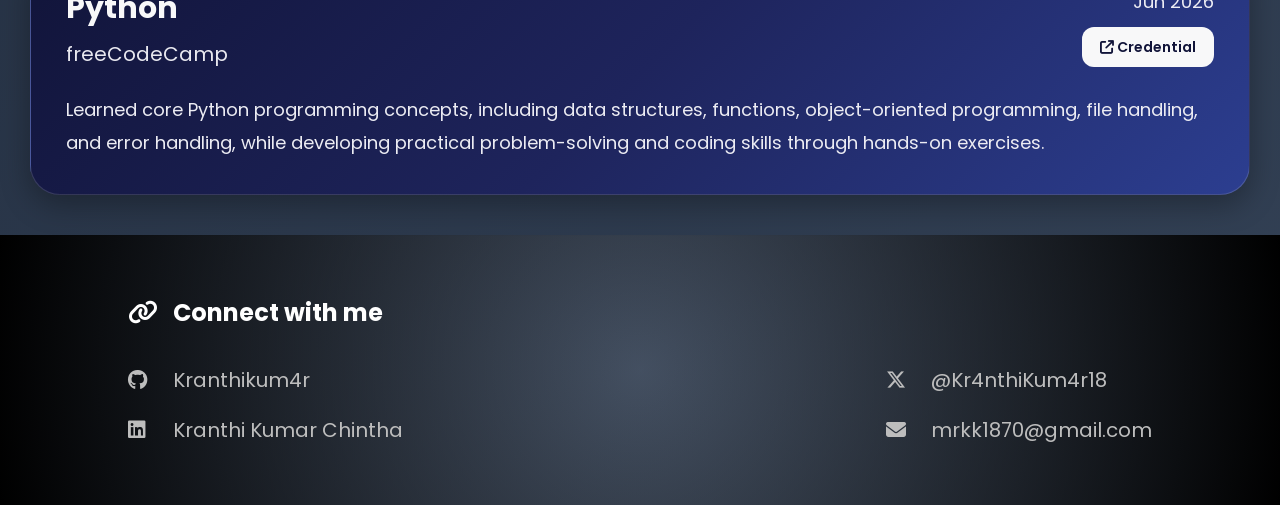
==== commit f1525d21: "Update fmt.Println message from 'Hello' to 'Goodbye'" ====
--- a/index.html
+++ b/index.html
@@ -349,29 +349,6 @@
 
                 <div class="experience-left">
                     <h2>Alfido Tech</h2>
-                    <h3>Machine Learning Internship</h3>
-                </div>
-
-                <div class="experience-right">
-                    <h3>Jun 2026 - Present</h3>
-                    <p>Remote</p>
-                </div>
-
-            </div>
-
-            <p class="experience-description">
-                Worked across machine learning workflows, data preprocessing, and model development, contributing to predictive analytics projects using Python and Scikit-learn. Delivered solutions involving exploratory data analysis, feature engineering, and model evaluation, supported by insightful visualizations using Matplotlib and Seaborn.
-            </p>
-
-        </div>
-
-        <!-- card 2 -->
-        <div class="experience-card">
-            
-            <div class="experience-header">
-
-                <div class="experience-left">
-                    <h2>Alfido Tech</h2>
                     <h3>Frontend Developement Internship</h3>
                 </div>
 
@@ -389,7 +366,7 @@
         </div>
 
 
-        <!-- card 3 -->
+        <!-- card 2 -->
         <div class="experience-card">
 
             <div class="experience-header">
@@ -412,7 +389,7 @@
             
         </div>
         
-        <!-- card 4 -->
+        <!-- card 3 -->
         <div class="experience-card">
             
             <div class="experience-header">
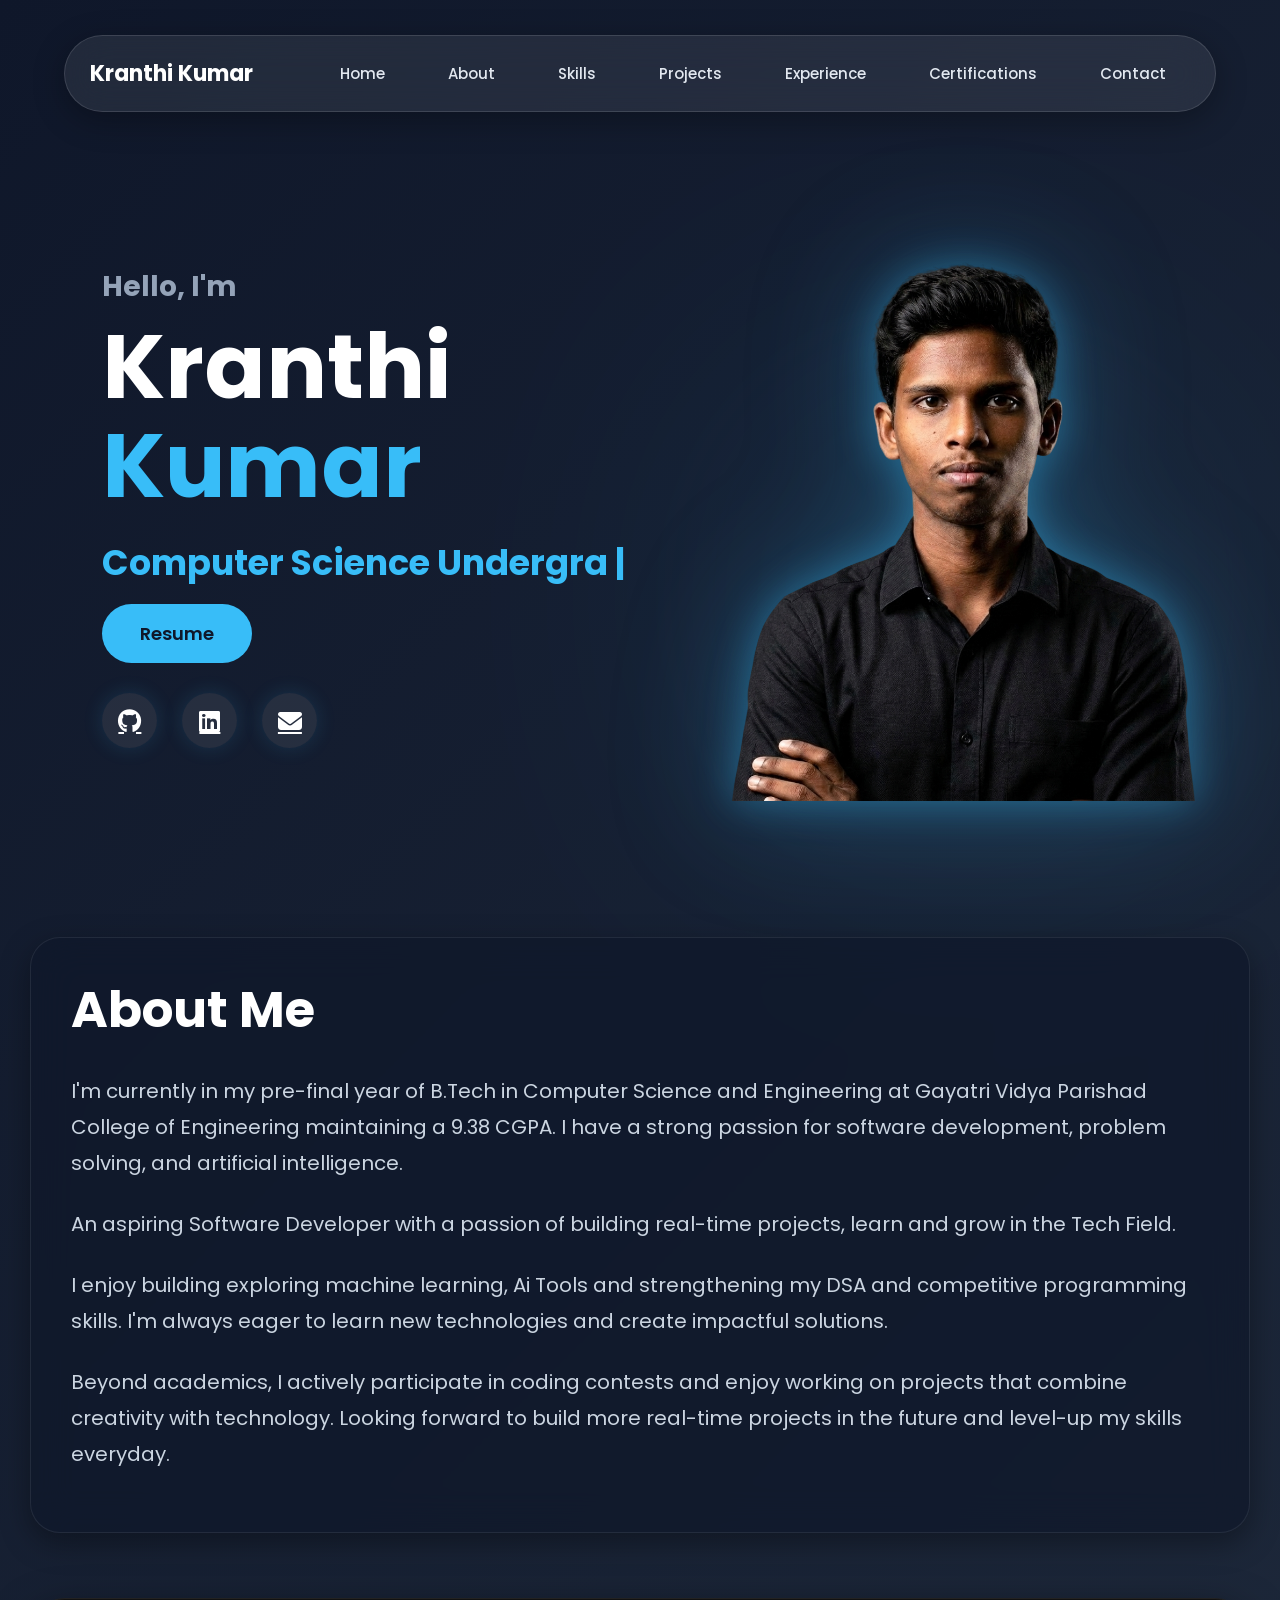
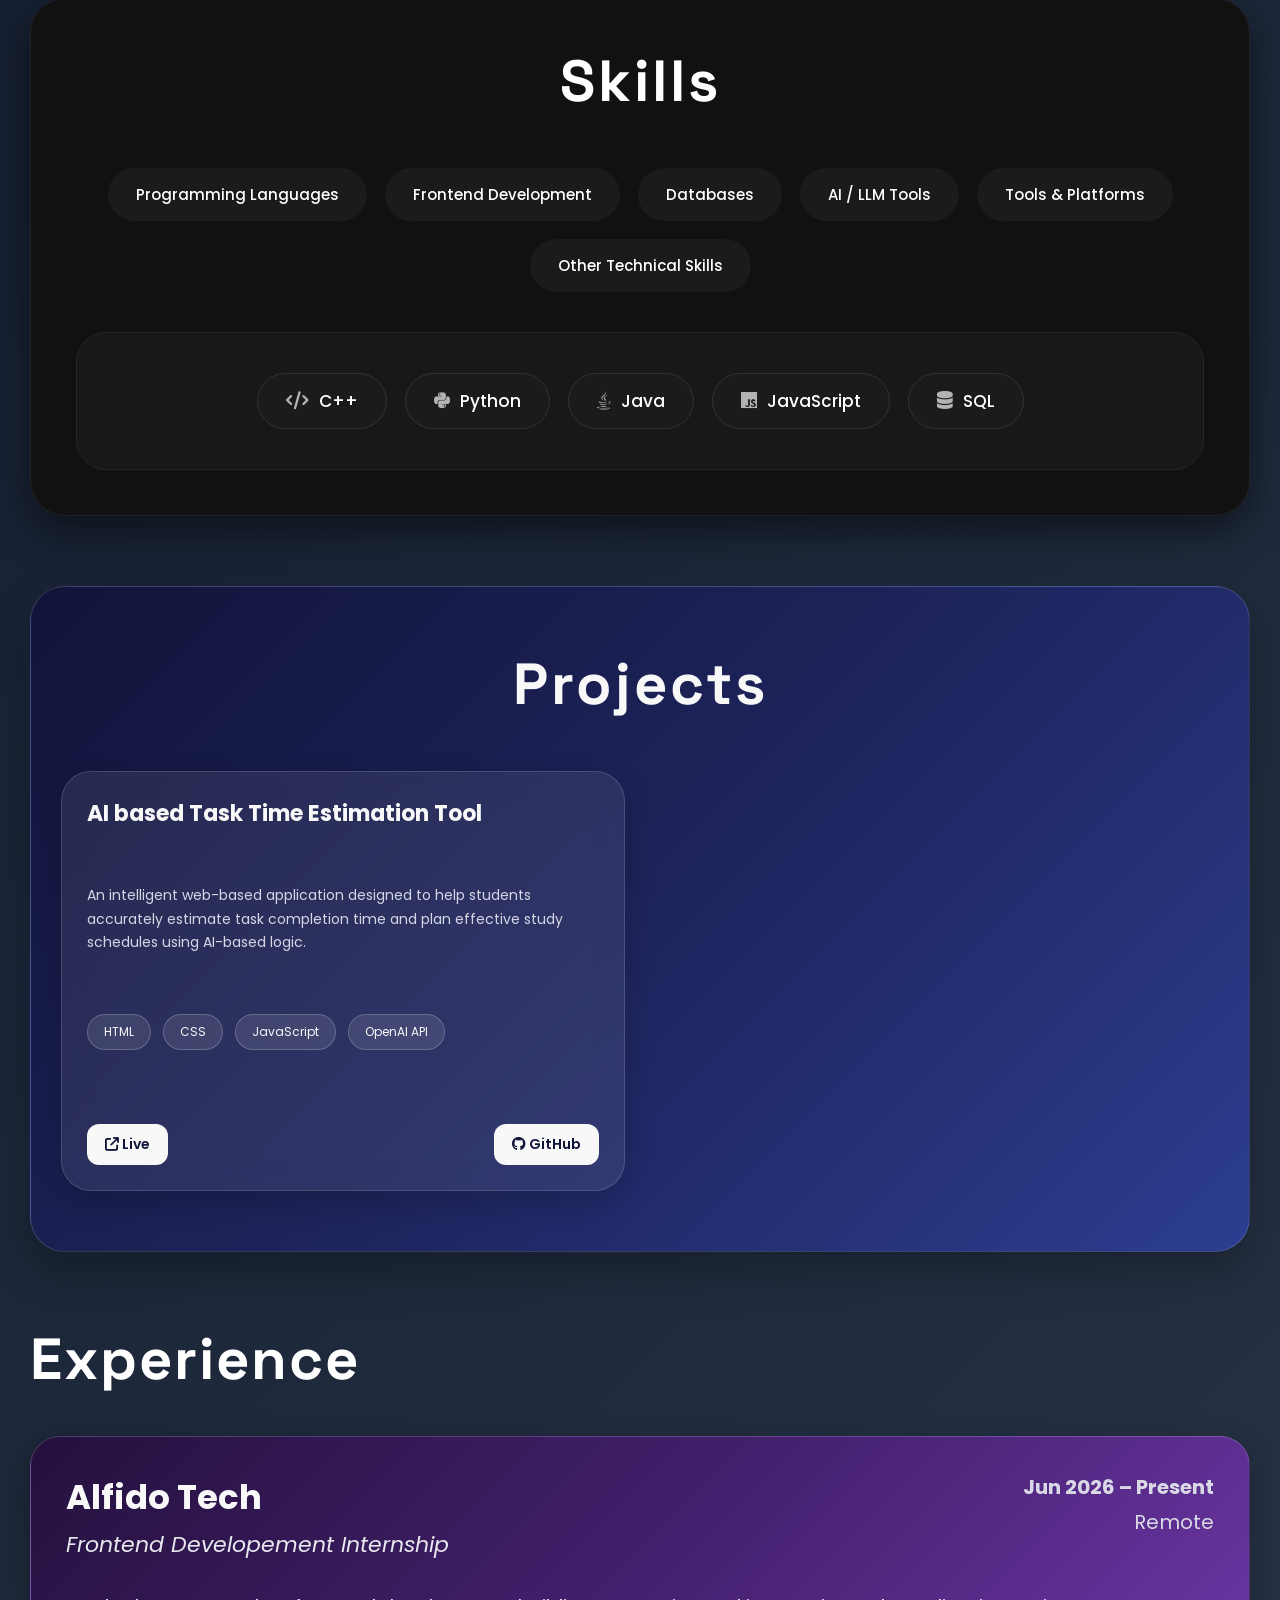
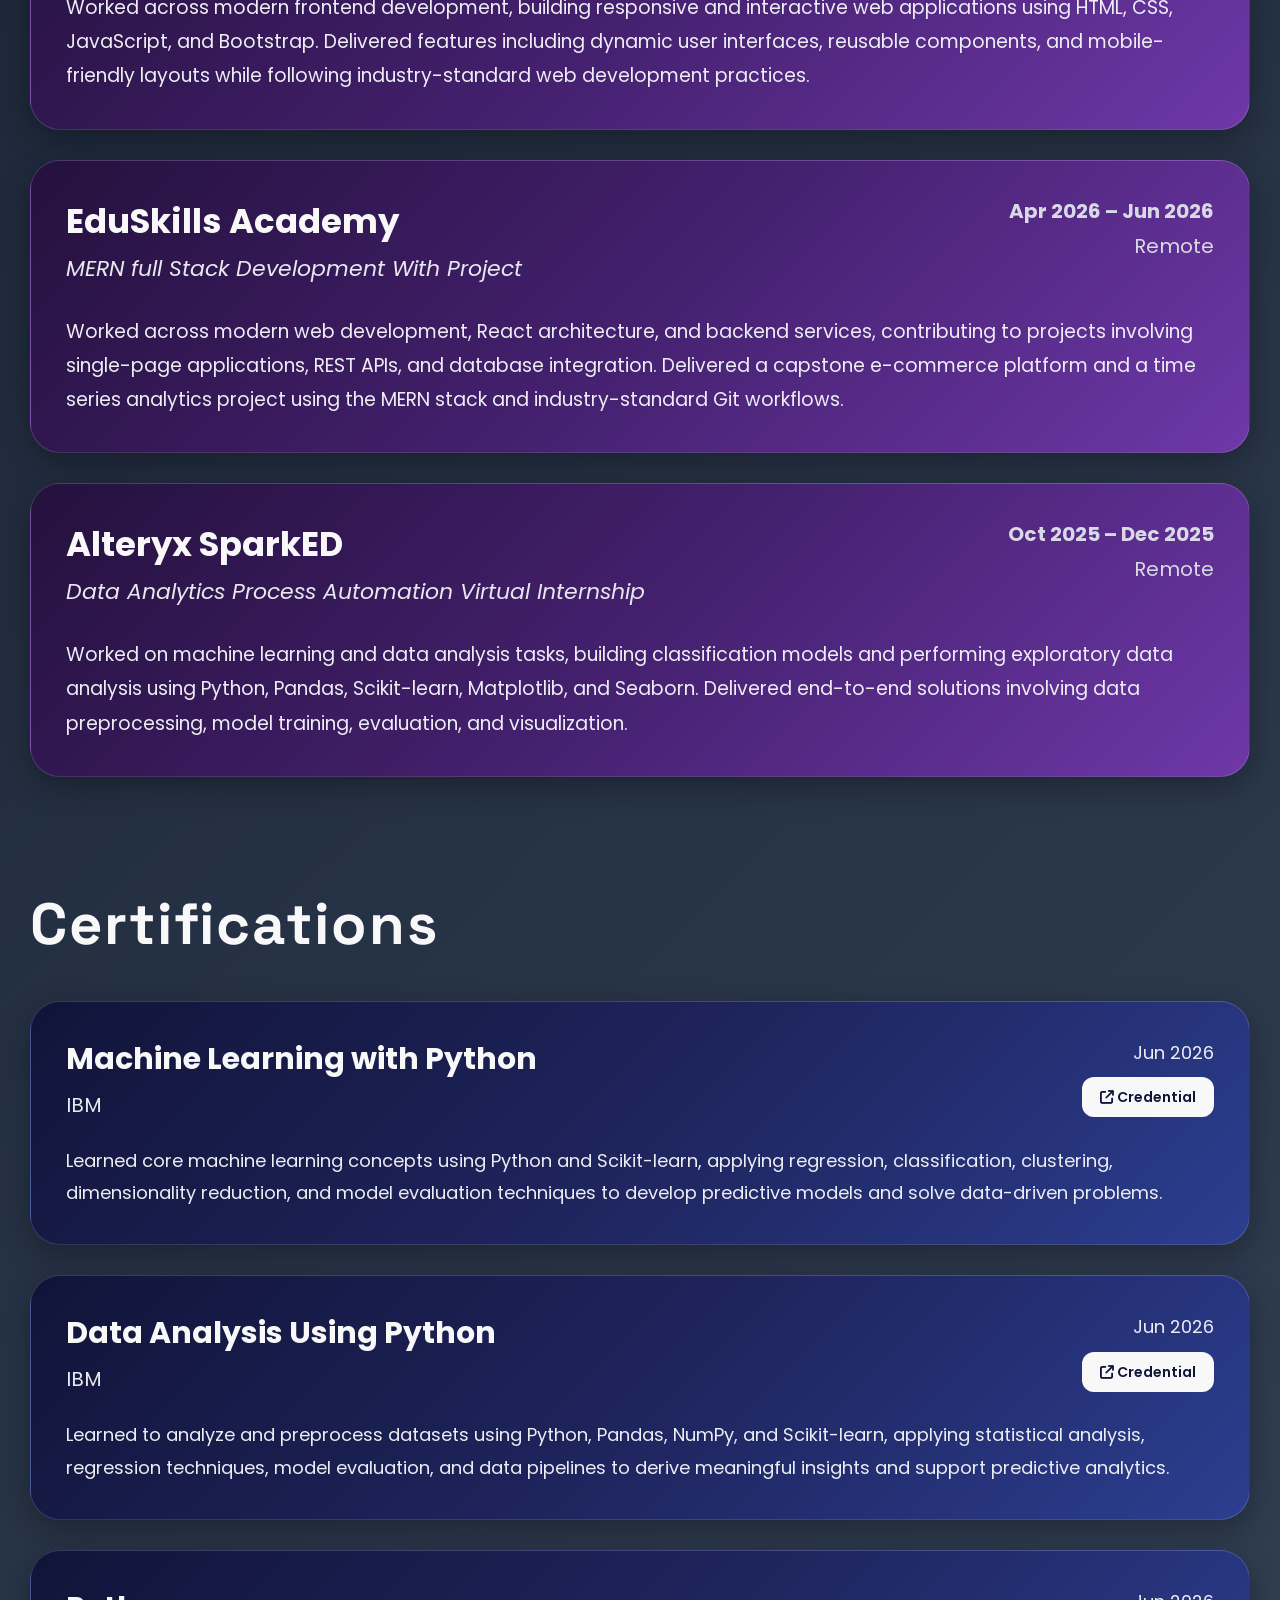
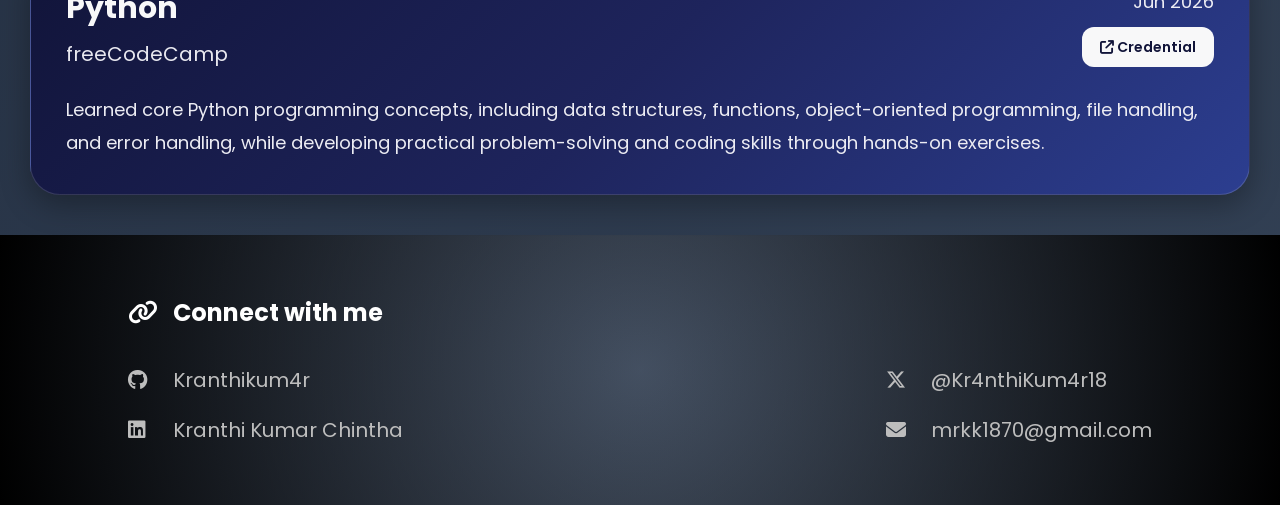
==== commit e3ad5e72: "Update index.html" ====
--- a/index.html
+++ b/index.html
@@ -299,40 +299,6 @@
 
             </div>
 
-
-            <div class="project-card">
-
-                <h2>Iris Dataset - Analysis & Classification</h2>
-
-                <p>
-                    Machine learning project for classifying Iris flower species using data analysis, visualization, and Scikit-learn.
-                </p>
-
-                <div class="project-tech">
-                    <span>Numpy</span>
-                    <span>Pandas</span>
-                    <span>Matplotlib</span>
-                    <span>Scikit-learn</span>
-                    <span>Seaborn</span>
-                    <span>Jupyter Notebook</span>
-                </div>
-
-                <div class="project-links">
-
-                    <!-- <a href="#" target="_blank">
-                        <i class="fa-solid fa-arrow-up-right-from-square"></i>
-                        Live
-                    </a> -->
-
-                    <a href="https://github.com/Kranthikum4r/Iris-dataset-analysis---classification" target="_blank">
-                        <i class="fa-brands fa-github"></i>
-                        GitHub
-                    </a>
-
-                </div>
-
-            </div>
-
     </section>
     
 
@@ -435,7 +401,7 @@
                     </div>
     
                     <div class="certificate-right">
-                        <p>Ongoing</p>
+                        <p>Jun 2026</p>
                         
                         <a href="https://www.credly.com/badges/d56d4fc5-4f73-483c-a37a-caabca888f08/linked_in_profile" target="_blank">
                             <i class="fa-solid fa-arrow-up-right-from-square"></i>
